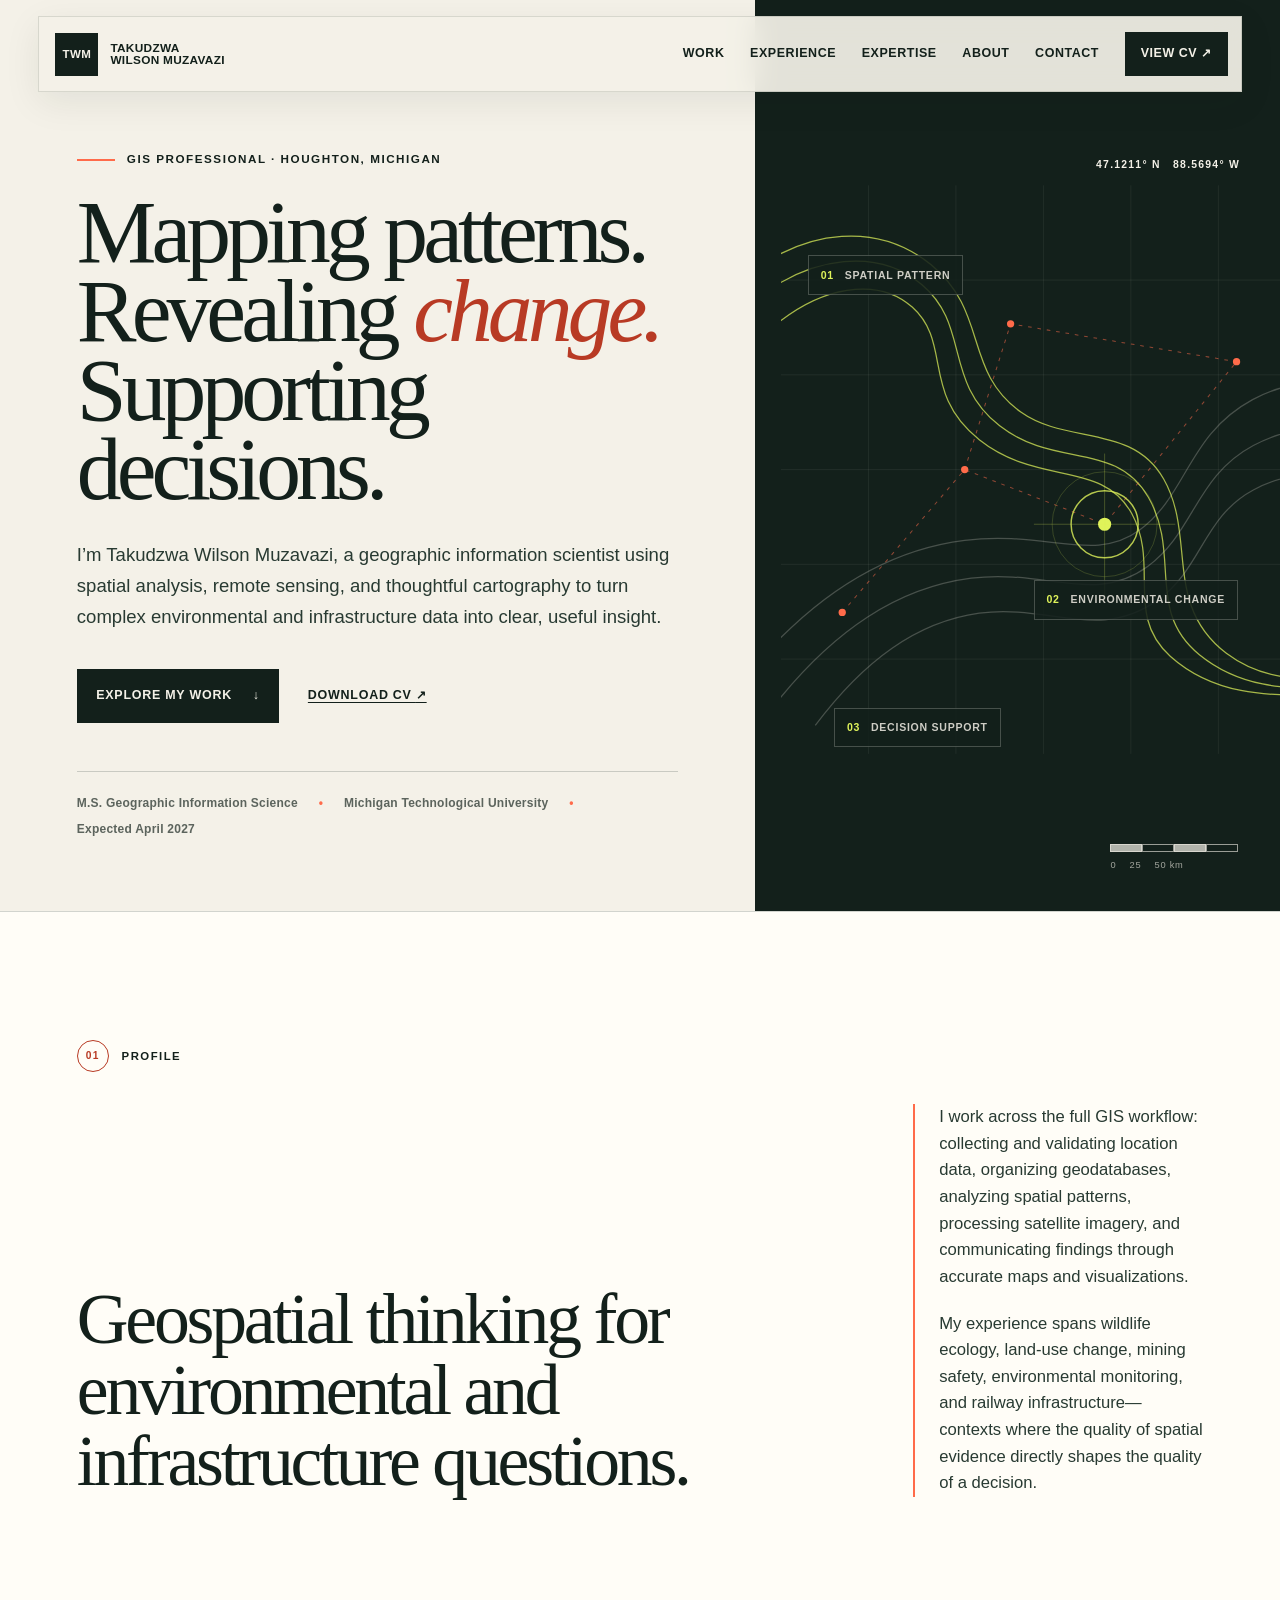
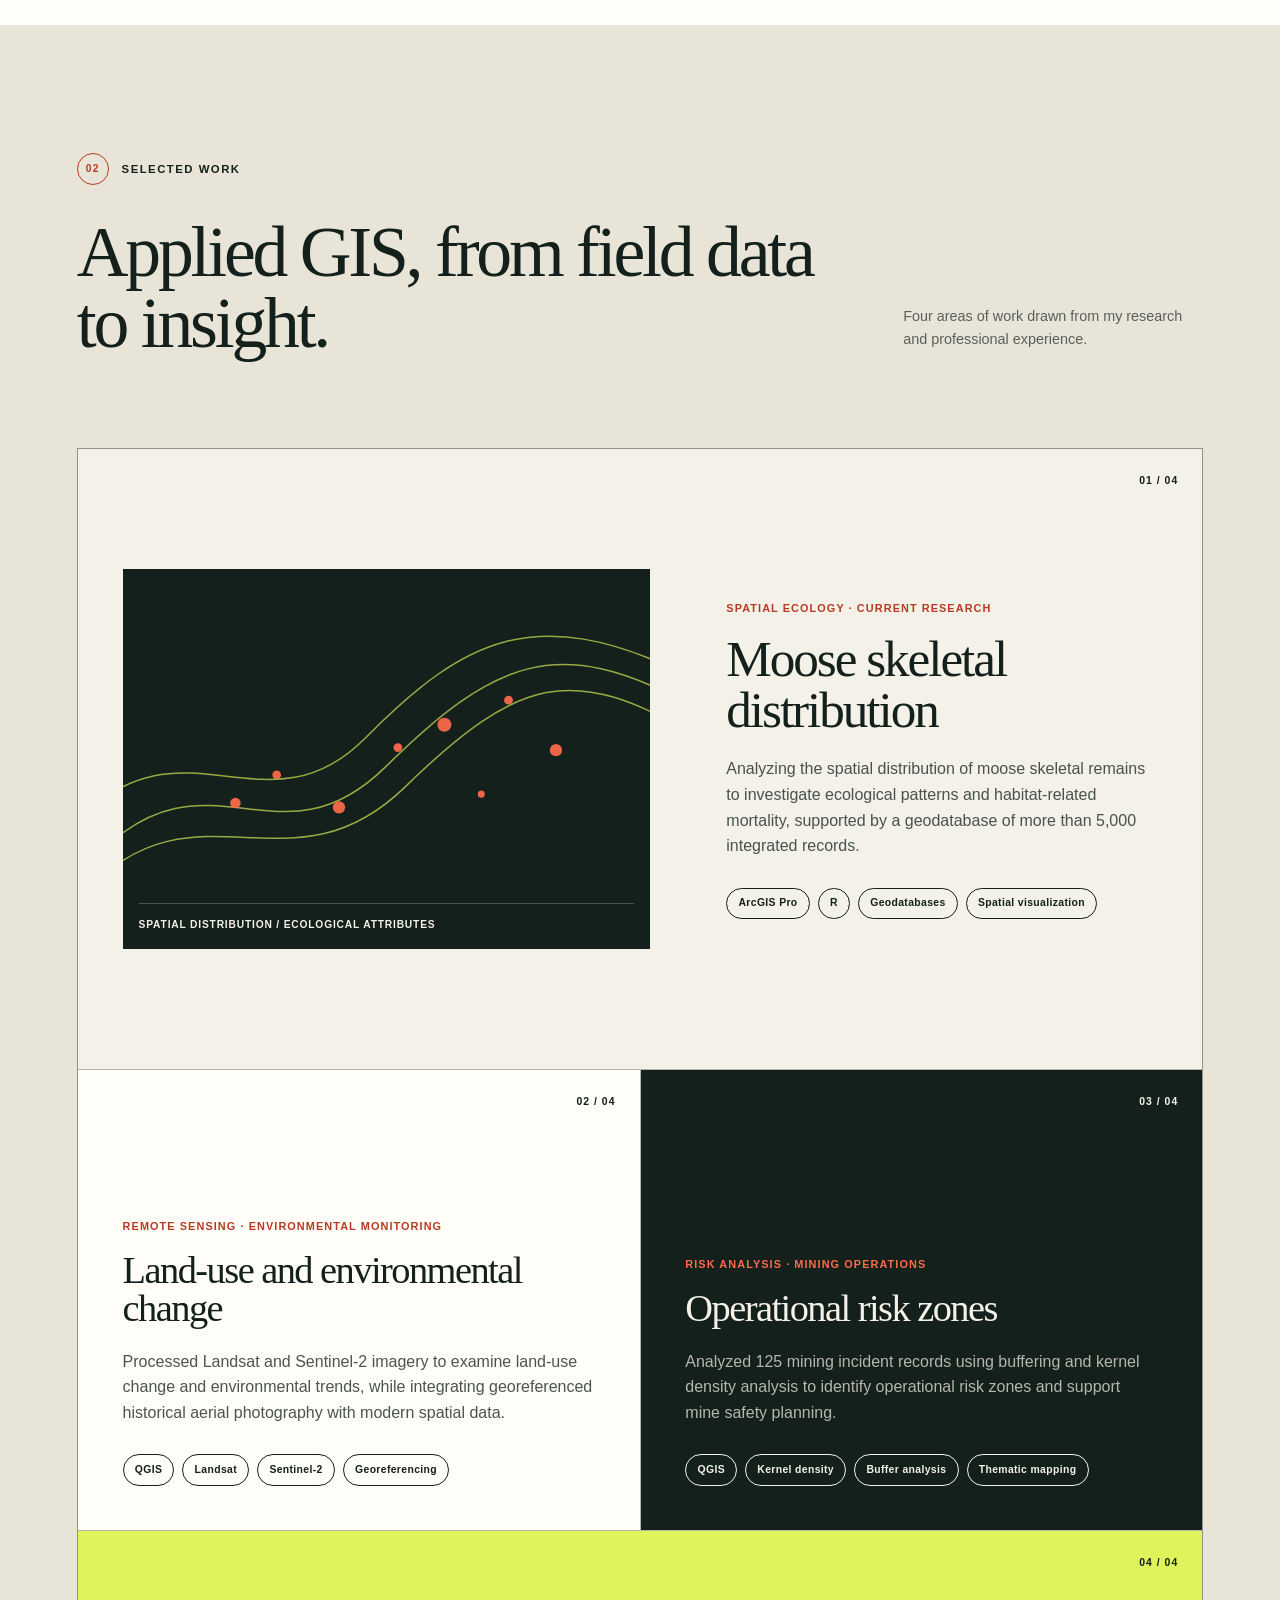
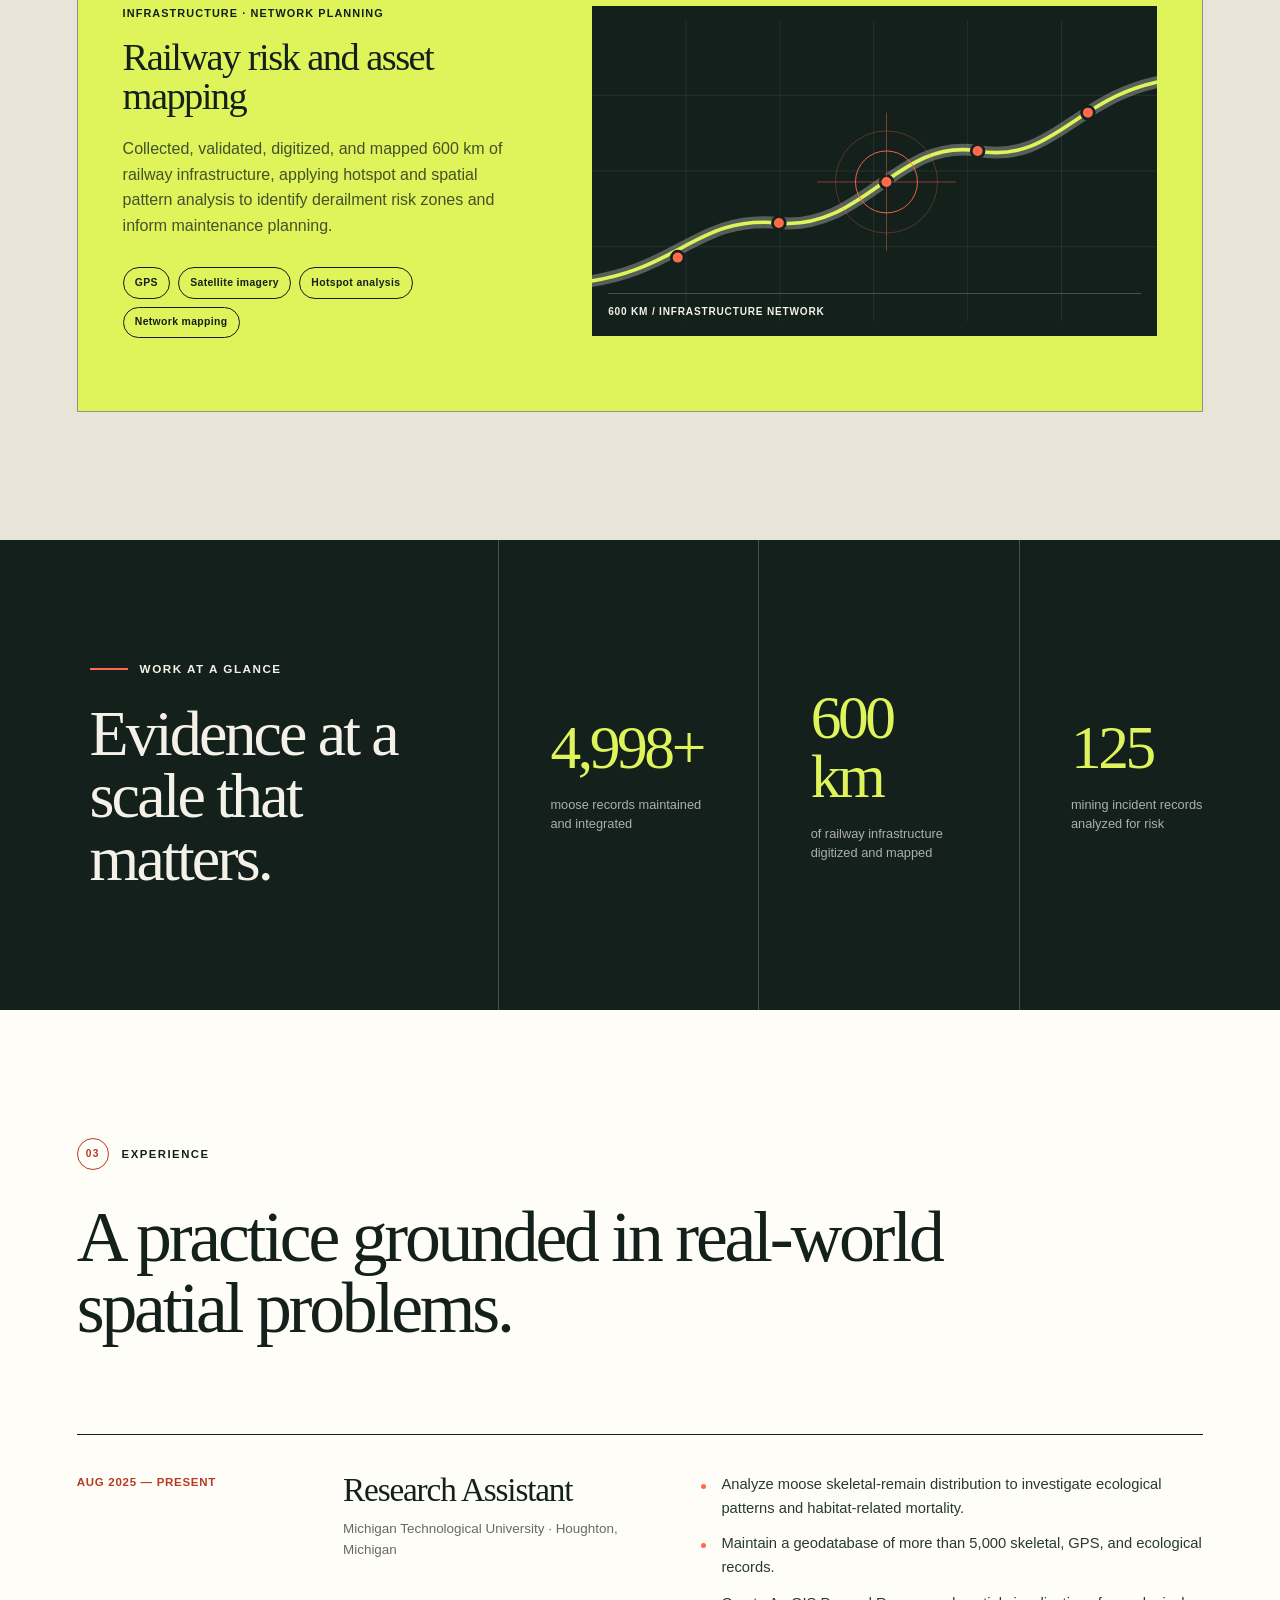
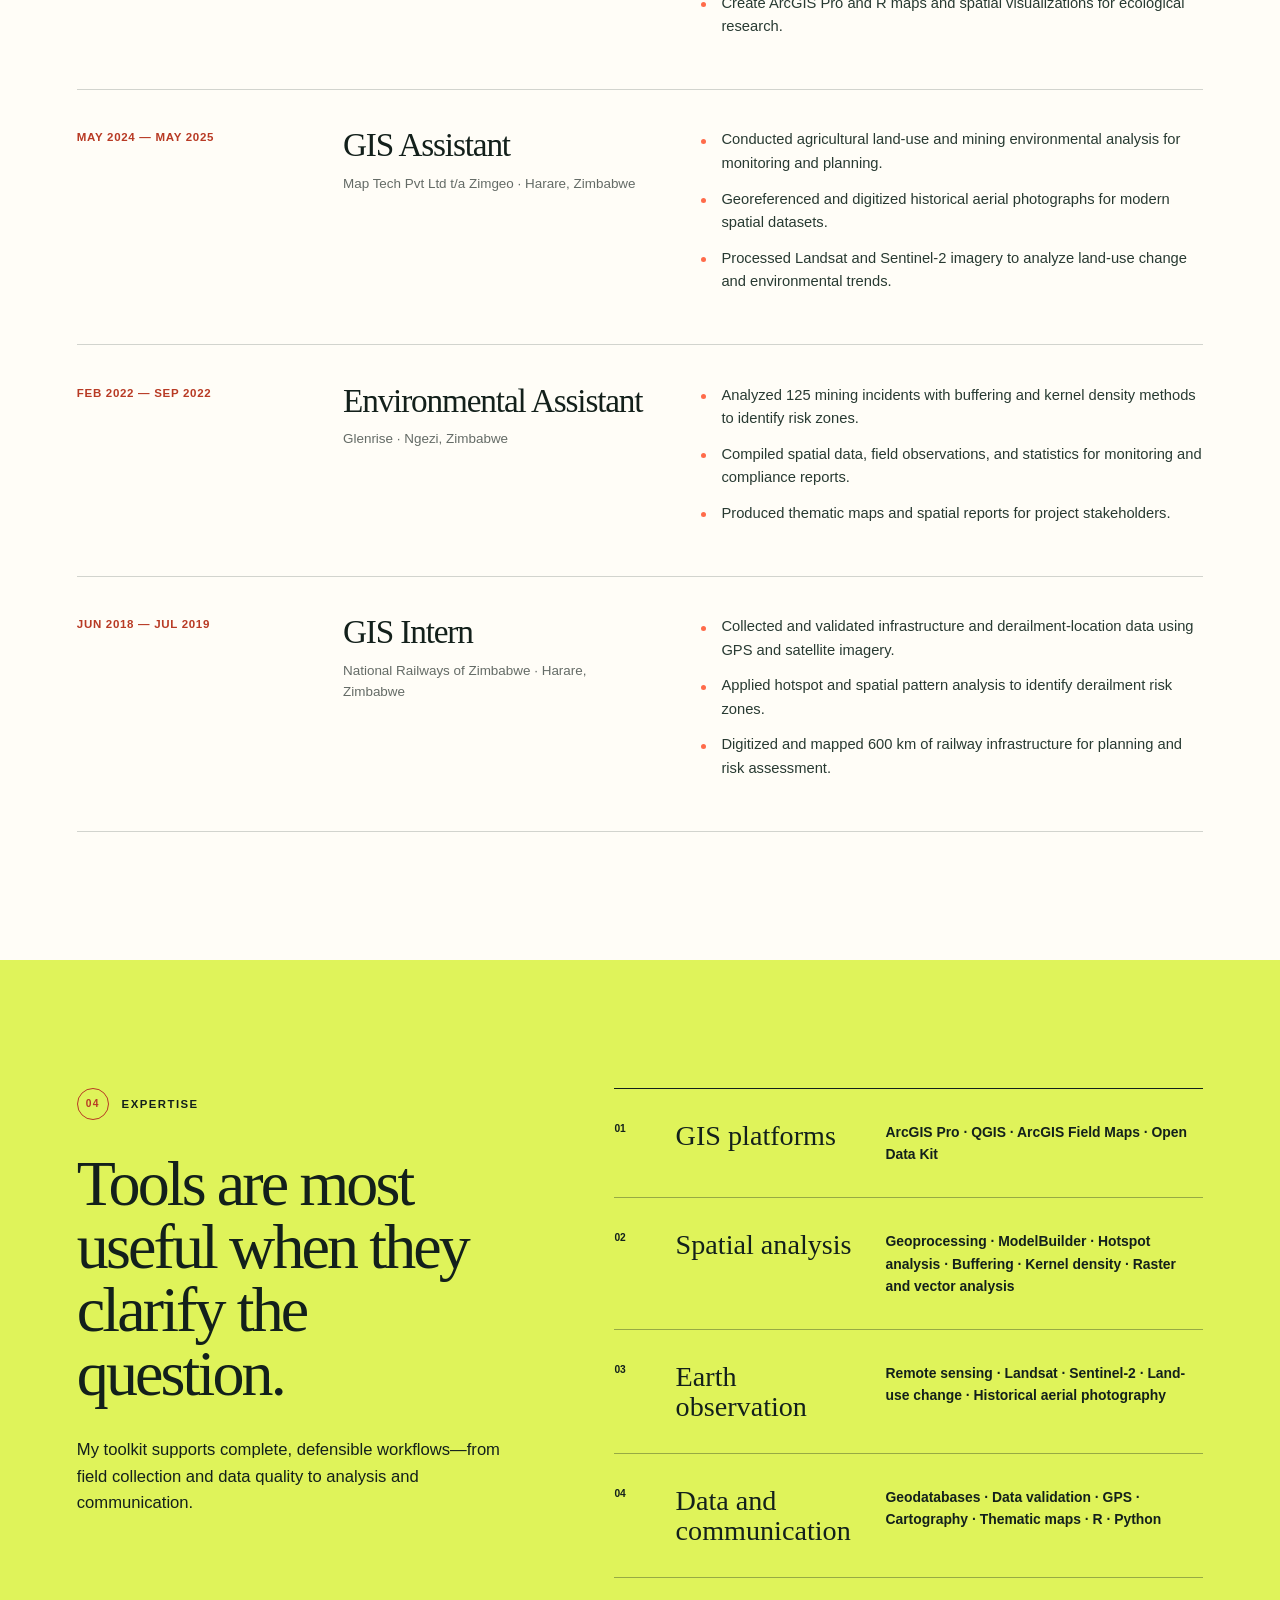
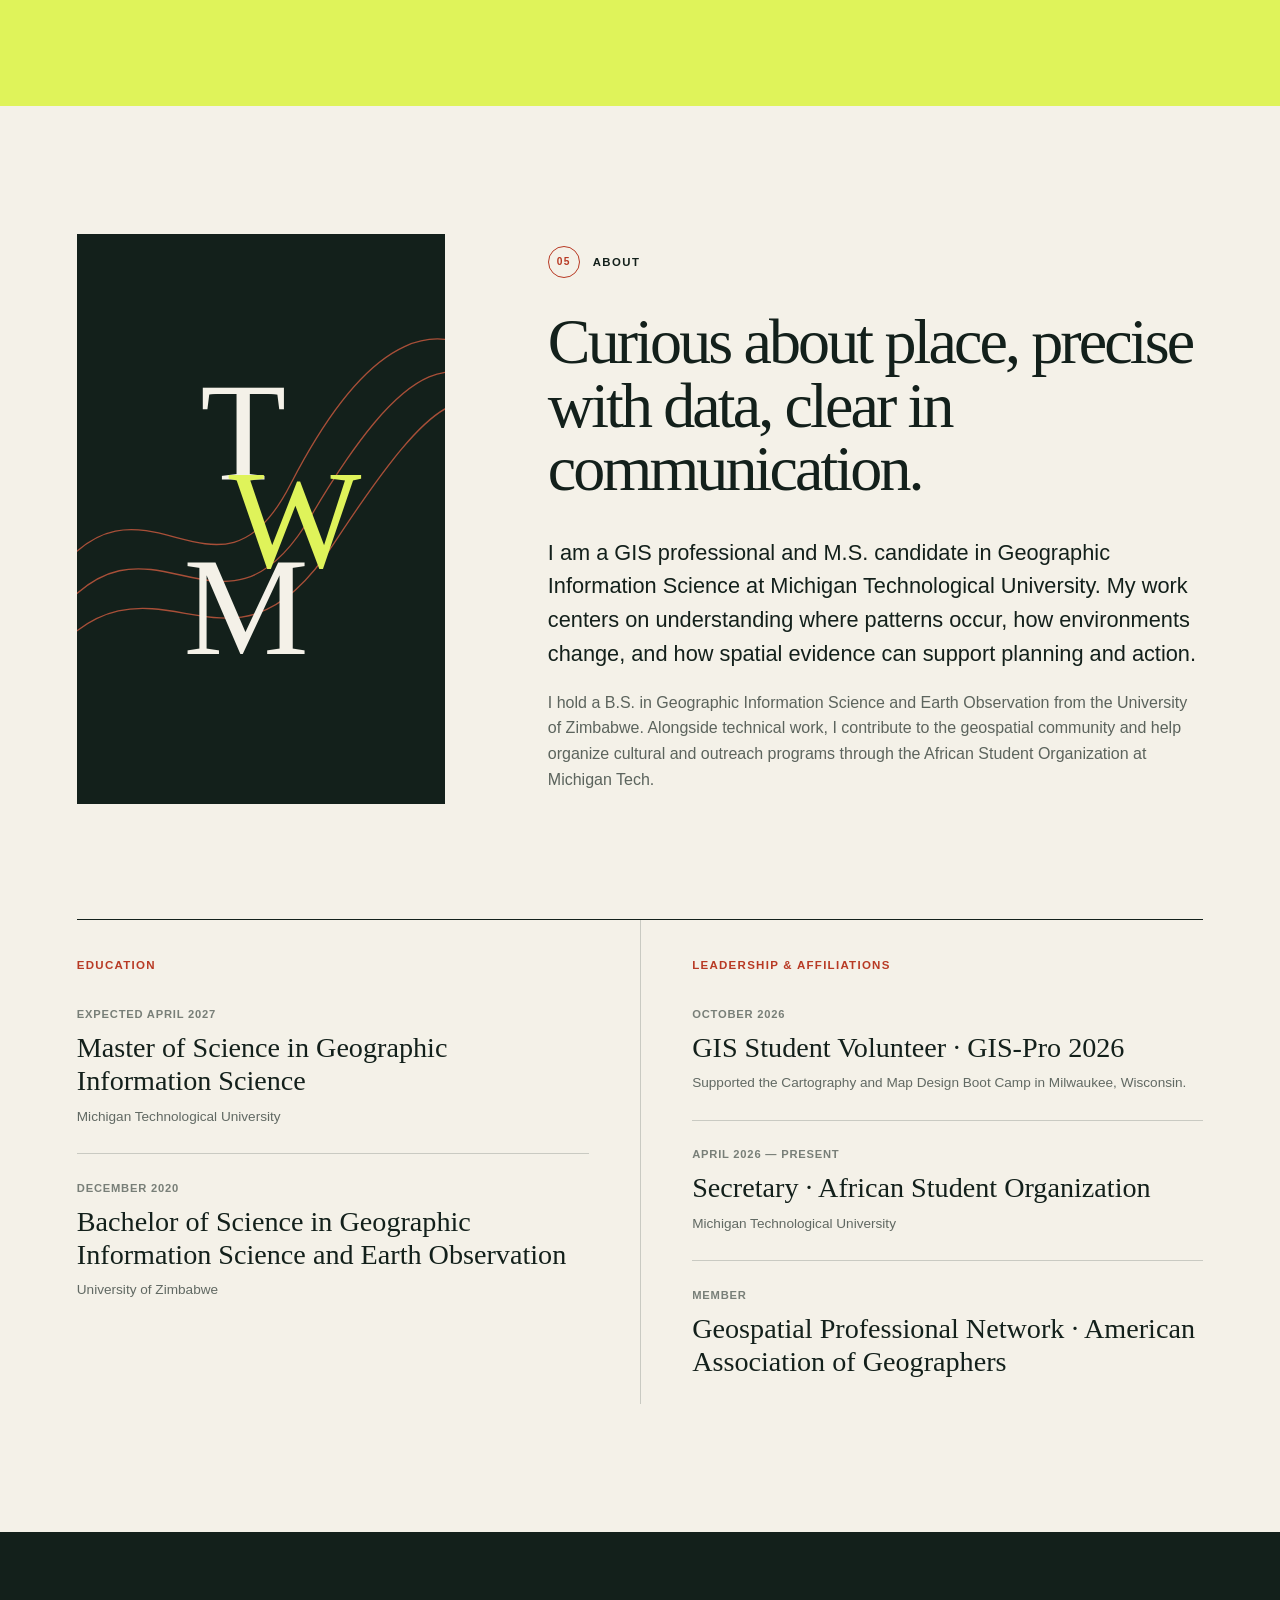
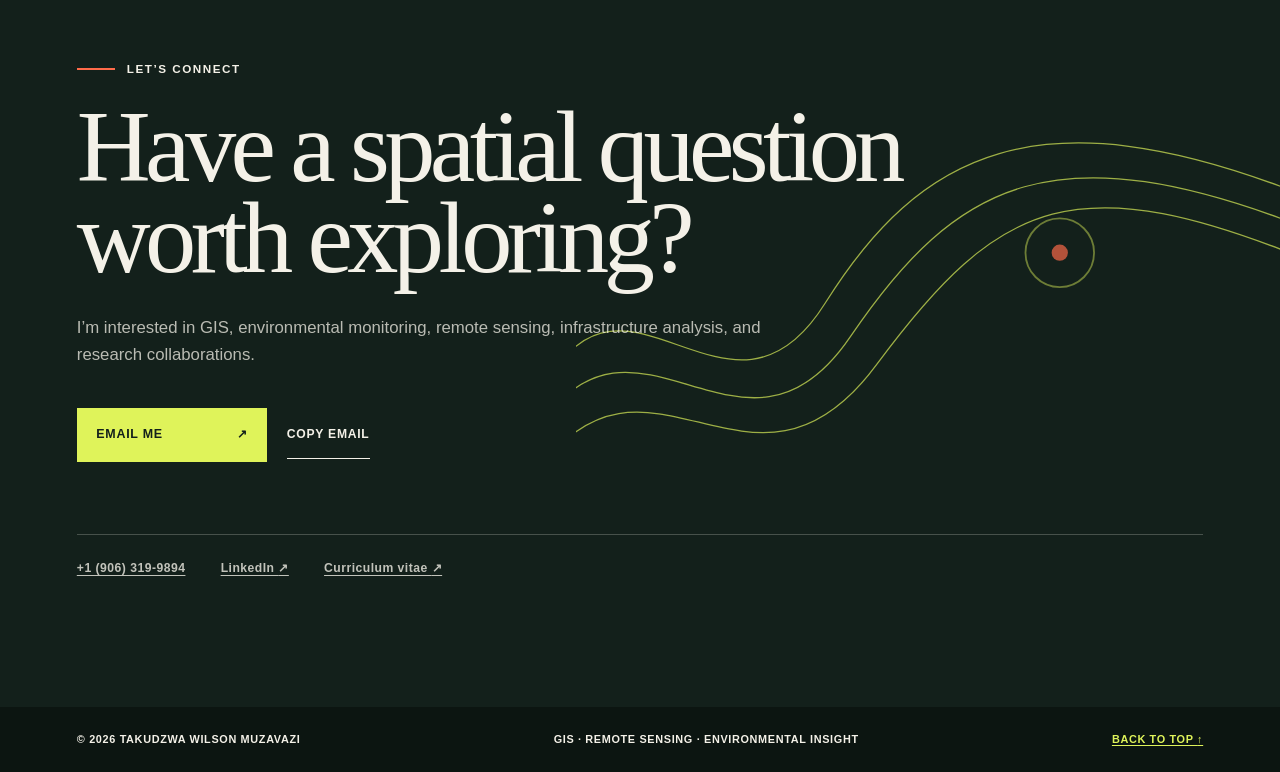
==== index.html @ 186ee8bd "initial commit" ====
<!doctype html>
<html lang="en">
  <head>
    <meta charset="utf-8">
    <meta name="viewport" content="width=device-width, initial-scale=1">
    <meta name="description" content="Portfolio of Takudzwa Wilson Muzavazi, a GIS professional specializing in spatial analysis, remote sensing, geospatial data management, cartography, and environmental monitoring.">
    <meta name="theme-color" content="#13201b">
    <meta property="og:type" content="website">
    <meta property="og:title" content="Takudzwa Wilson Muzavazi | GIS Portfolio">
    <meta property="og:description" content="Spatial analysis, remote sensing, and environmental insight for research, infrastructure, and planning.">
    <title>Takudzwa Wilson Muzavazi | GIS Portfolio</title>
    <link rel="icon" href="assets/images/favicon.svg" type="image/svg+xml">
    <link rel="stylesheet" href="assets/css/styles.css">
    <script>document.documentElement.classList.add('js');</script>
  </head>
  <body>
    <a class="skip-link" href="#main-content">Skip to main content</a>

    <header class="site-header" data-header>
      <div class="nav-shell">
        <a class="brand" href="#home" aria-label="Takudzwa Wilson Muzavazi, home">
          <span class="brand-mark" aria-hidden="true">TWM</span>
          <span class="brand-name">Takudzwa<br>Wilson Muzavazi</span>
        </a>

        <button class="menu-toggle" type="button" aria-expanded="false" aria-controls="site-nav" data-menu-toggle>
          <span class="menu-label">Menu</span>
          <span class="menu-icon" aria-hidden="true"><i></i><i></i></span>
        </button>

        <nav class="site-nav" id="site-nav" aria-label="Primary navigation" data-nav>
          <a href="#work">Work</a>
          <a href="#experience">Experience</a>
          <a href="#expertise">Expertise</a>
          <a href="#about">About</a>
          <a href="#contact">Contact</a>
          <a class="nav-resume" href="assets/files/Takudzwa-Wilson-Muzavazi-CV.pdf" target="_blank" rel="noopener">View CV <span aria-hidden="true">↗</span></a>
        </nav>
      </div>
    </header>

    <main id="main-content">
      <section class="hero" id="home" aria-labelledby="hero-title">
        <div class="hero-copy">
          <p class="eyebrow reveal">GIS professional · Houghton, Michigan</p>
          <h1 id="hero-title" class="reveal reveal-delay-1">
            Mapping patterns.<br>
            Revealing <em>change.</em><br>
            Supporting decisions.
          </h1>
          <p class="hero-intro reveal reveal-delay-2">I’m Takudzwa Wilson Muzavazi, a geographic information scientist using spatial analysis, remote sensing, and thoughtful cartography to turn complex environmental and infrastructure data into clear, useful insight.</p>
          <div class="hero-actions reveal reveal-delay-3">
            <a class="button button-primary" href="#work">Explore my work <span aria-hidden="true">↓</span></a>
            <a class="text-link" href="assets/files/Takudzwa-Wilson-Muzavazi-CV.pdf" download>Download CV <span aria-hidden="true">↗</span></a>
          </div>
          <div class="hero-meta reveal reveal-delay-3">
            <span>M.S. Geographic Information Science</span>
            <span>Michigan Technological University</span>
            <span>Expected April 2027</span>
          </div>
        </div>

        <div class="hero-visual" aria-label="Abstract topographic map representing geospatial analysis">
          <div class="map-coordinates map-coordinates-top" aria-hidden="true">47.1211° N&nbsp;&nbsp; 88.5694° W</div>
          <svg class="contour-map" viewBox="0 0 720 780" role="img" aria-labelledby="map-title map-desc">
            <title id="map-title">Abstract topographic map</title>
            <desc id="map-desc">Layered contour lines, spatial markers, and a highlighted analysis location.</desc>
            <g class="grid-lines">
              <path d="M0 130H720M0 260H720M0 390H720M0 520H720M0 650H720"></path>
              <path d="M120 0V780M240 0V780M360 0V780M480 0V780M600 0V780"></path>
            </g>
            <g class="contours contour-a">
              <path d="M-54 130C35 55 136 52 206 109c79 65 44 146 123 202 63 45 153 16 196 92 45 79-1 173 86 239 45 34 95 39 163 31"></path>
              <path d="M-45 165C44 90 137 89 193 136c67 56 29 133 107 194 76 59 159 20 204 98 45 78-4 156 70 216 53 43 114 49 192 45"></path>
              <path d="M-24 206c78-73 159-79 204-39 55 49 12 119 92 182 81 64 169 28 209 101 39 71-10 139 53 196 57 51 128 57 221 52"></path>
            </g>
            <g class="contours contour-b">
              <path d="M47 741c67-89 139-142 225-154 97-13 163 40 245-18 61-44 62-114 131-151 42-23 85-24 130-20"></path>
              <path d="M-9 713c82-103 169-161 270-174 103-13 169 37 242-16 64-47 66-124 145-166 42-23 88-28 143-23"></path>
              <path d="M-51 677c91-112 190-176 303-190 112-14 178 32 240-14 66-49 66-131 155-179 42-23 89-29 143-26"></path>
            </g>
            <g class="survey-lines">
              <path d="M84 586 252 390 444 465 625 242"></path>
              <path d="M252 390 315 190 625 242"></path>
              <circle cx="84" cy="586" r="5"></circle>
              <circle cx="252" cy="390" r="5"></circle>
              <circle cx="315" cy="190" r="5"></circle>
              <circle cx="444" cy="465" r="5"></circle>
              <circle cx="625" cy="242" r="5"></circle>
            </g>
            <g class="map-focus">
              <circle class="focus-ring ring-one" cx="444" cy="465" r="72"></circle>
              <circle class="focus-ring ring-two" cx="444" cy="465" r="46"></circle>
              <circle class="focus-point" cx="444" cy="465" r="9"></circle>
              <path class="focus-cross" d="M444 368v194M347 465h194"></path>
            </g>
          </svg>
          <div class="map-label label-one" aria-hidden="true"><span>01</span> Spatial pattern</div>
          <div class="map-label label-two" aria-hidden="true"><span>02</span> Environmental change</div>
          <div class="map-label label-three" aria-hidden="true"><span>03</span> Decision support</div>
          <div class="map-scale" aria-hidden="true"><i></i><i></i><i></i><i></i><span>0&nbsp;&nbsp;&nbsp; 25&nbsp;&nbsp;&nbsp; 50 km</span></div>
        </div>
      </section>

      <section class="statement section-pad" aria-labelledby="statement-title">
        <div class="section-kicker reveal"><span>01</span> Profile</div>
        <div class="statement-grid">
          <h2 id="statement-title" class="display-heading reveal">Geospatial thinking for environmental and infrastructure questions.</h2>
          <div class="statement-copy reveal reveal-delay-1">
            <p>I work across the full GIS workflow: collecting and validating location data, organizing geodatabases, analyzing spatial patterns, processing satellite imagery, and communicating findings through accurate maps and visualizations.</p>
            <p>My experience spans wildlife ecology, land-use change, mining safety, environmental monitoring, and railway infrastructure—contexts where the quality of spatial evidence directly shapes the quality of a decision.</p>
          </div>
        </div>
      </section>

      <section class="work section-pad" id="work" aria-labelledby="work-title">
        <div class="section-heading-row">
          <div>
            <div class="section-kicker reveal"><span>02</span> Selected work</div>
            <h2 id="work-title" class="display-heading reveal">Applied GIS, from field data to insight.</h2>
          </div>
          <p class="section-note reveal">Four areas of work drawn from my research and professional experience.</p>
        </div>

        <div class="project-grid">
          <article class="project-card project-card-featured reveal">
            <div class="project-index">01 / 04</div>
            <div class="project-graphic ecology-graphic" aria-hidden="true">
              <svg viewBox="0 0 600 380">
                <g class="mini-contours">
                  <path d="M-30 300C97 171 177 319 299 199S494 45 645 128"></path>
                  <path d="M-40 338C86 210 191 348 321 222S511 81 650 162"></path>
                  <path d="M-50 260C66 137 164 279 276 166S469 12 635 91"></path>
                </g>
                <g class="data-points">
                  <circle cx="128" cy="240" r="6"></circle><circle cx="175" cy="208" r="5"></circle>
                  <circle cx="246" cy="245" r="7"></circle><circle cx="313" cy="177" r="5"></circle>
                  <circle cx="366" cy="151" r="8"></circle><circle cx="439" cy="123" r="5"></circle>
                  <circle cx="493" cy="180" r="7"></circle><circle cx="408" cy="230" r="4"></circle>
                </g>
              </svg>
              <span class="graphic-caption">Spatial distribution / ecological attributes</span>
            </div>
            <div class="project-copy">
              <p class="project-type">Spatial ecology · Current research</p>
              <h3>Moose skeletal distribution</h3>
              <p>Analyzing the spatial distribution of moose skeletal remains to investigate ecological patterns and habitat-related mortality, supported by a geodatabase of more than 5,000 integrated records.</p>
              <ul class="tag-list" aria-label="Methods and tools">
                <li>ArcGIS Pro</li><li>R</li><li>Geodatabases</li><li>Spatial visualization</li>
              </ul>
            </div>
          </article>

          <article class="project-card reveal">
            <div class="project-index">02 / 04</div>
            <div class="project-copy">
              <p class="project-type">Remote sensing · Environmental monitoring</p>
              <h3>Land-use and environmental change</h3>
              <p>Processed Landsat and Sentinel-2 imagery to examine land-use change and environmental trends, while integrating georeferenced historical aerial photography with modern spatial data.</p>
              <ul class="tag-list" aria-label="Methods and tools">
                <li>QGIS</li><li>Landsat</li><li>Sentinel-2</li><li>Georeferencing</li>
              </ul>
            </div>
          </article>

          <article class="project-card project-card-dark reveal">
            <div class="project-index">03 / 04</div>
            <div class="project-copy">
              <p class="project-type">Risk analysis · Mining operations</p>
              <h3>Operational risk zones</h3>
              <p>Analyzed 125 mining incident records using buffering and kernel density analysis to identify operational risk zones and support mine safety planning.</p>
              <ul class="tag-list" aria-label="Methods and tools">
                <li>QGIS</li><li>Kernel density</li><li>Buffer analysis</li><li>Thematic mapping</li>
              </ul>
            </div>
          </article>

          <article class="project-card project-card-accent reveal">
            <div class="project-index">04 / 04</div>
            <div class="project-copy">
              <p class="project-type">Infrastructure · Network planning</p>
              <h3>Railway risk and asset mapping</h3>
              <p>Collected, validated, digitized, and mapped 600 km of railway infrastructure, applying hotspot and spatial pattern analysis to identify derailment risk zones and inform maintenance planning.</p>
              <ul class="tag-list" aria-label="Methods and tools">
                <li>GPS</li><li>Satellite imagery</li><li>Hotspot analysis</li><li>Network mapping</li>
              </ul>
            </div>
            <div class="rail-graphic" aria-hidden="true">
              <svg viewBox="0 0 620 330">
                <g class="rail-grid">
                  <path d="M0 82H620M0 165H620M0 248H620"></path>
                  <path d="M103 0V330M206 0V330M309 0V330M412 0V330M515 0V330"></path>
                </g>
                <path class="rail-route route-shadow" d="M-20 288C94 278 113 213 205 222s131-94 218-79 108-66 218-79"></path>
                <path class="rail-route" d="M-20 288C94 278 113 213 205 222s131-94 218-79 108-66 218-79"></path>
                <g class="rail-nodes">
                  <circle cx="94" cy="260" r="7"></circle>
                  <circle cx="205" cy="222" r="7"></circle>
                  <circle cx="323" cy="177" r="7"></circle>
                  <circle cx="423" cy="143" r="7"></circle>
                  <circle cx="544" cy="101" r="7"></circle>
                </g>
                <g class="risk-zone">
                  <circle cx="323" cy="177" r="56"></circle>
                  <circle cx="323" cy="177" r="34"></circle>
                  <path d="M323 101v152M247 177h152"></path>
                </g>
              </svg>
              <span>600 km / infrastructure network</span>
            </div>
          </article>
        </div>
      </section>

      <section class="impact" aria-label="Selected measures of impact">
        <div class="impact-intro reveal">
          <p class="eyebrow">Work at a glance</p>
          <h2>Evidence at a scale that matters.</h2>
        </div>
        <div class="impact-stats">
          <div class="stat reveal">
            <strong class="stat-number" data-count="5000" data-suffix="+">5,000+</strong>
            <span>moose records maintained and integrated</span>
          </div>
          <div class="stat reveal reveal-delay-1">
            <strong class="stat-number" data-count="600" data-suffix=" km">600 km</strong>
            <span>of railway infrastructure digitized and mapped</span>
          </div>
          <div class="stat reveal reveal-delay-2">
            <strong class="stat-number" data-count="125">125</strong>
            <span>mining incident records analyzed for risk</span>
          </div>
        </div>
      </section>

      <section class="experience section-pad" id="experience" aria-labelledby="experience-title">
        <div class="section-heading-row">
          <div>
            <div class="section-kicker reveal"><span>03</span> Experience</div>
            <h2 id="experience-title" class="display-heading reveal">A practice grounded in real-world spatial problems.</h2>
          </div>
        </div>

        <div class="timeline">
          <article class="timeline-item reveal">
            <div class="timeline-date">Aug 2025 — Present</div>
            <div class="timeline-role">
              <h3>Research Assistant</h3>
              <p>Michigan Technological University · Houghton, Michigan</p>
            </div>
            <div class="timeline-detail">
              <ul>
                <li>Analyze moose skeletal-remain distribution to investigate ecological patterns and habitat-related mortality.</li>
                <li>Maintain a geodatabase of more than 5,000 skeletal, GPS, and ecological records.</li>
                <li>Create ArcGIS Pro and R maps and spatial visualizations for ecological research.</li>
              </ul>
            </div>
          </article>

          <article class="timeline-item reveal">
            <div class="timeline-date">May 2024 — May 2025</div>
            <div class="timeline-role">
              <h3>GIS Assistant</h3>
              <p>Map Tech Pvt Ltd t/a Zimgeo · Harare, Zimbabwe</p>
            </div>
            <div class="timeline-detail">
              <ul>
                <li>Conducted agricultural land-use and mining environmental analysis for monitoring and planning.</li>
                <li>Georeferenced and digitized historical aerial photographs for modern spatial datasets.</li>
                <li>Processed Landsat and Sentinel-2 imagery to analyze land-use change and environmental trends.</li>
              </ul>
            </div>
          </article>

          <article class="timeline-item reveal">
            <div class="timeline-date">Feb 2022 — Sep 2022</div>
            <div class="timeline-role">
              <h3>Environmental Assistant</h3>
              <p>Glenrise · Ngezi, Zimbabwe</p>
            </div>
            <div class="timeline-detail">
              <ul>
                <li>Analyzed 125 mining incidents with buffering and kernel density methods to identify risk zones.</li>
                <li>Compiled spatial data, field observations, and statistics for monitoring and compliance reports.</li>
                <li>Produced thematic maps and spatial reports for project stakeholders.</li>
              </ul>
            </div>
          </article>

          <article class="timeline-item reveal">
            <div class="timeline-date">Jun 2018 — Jul 2019</div>
            <div class="timeline-role">
              <h3>GIS Intern</h3>
              <p>National Railways of Zimbabwe · Harare, Zimbabwe</p>
            </div>
            <div class="timeline-detail">
              <ul>
                <li>Collected and validated infrastructure and derailment-location data using GPS and satellite imagery.</li>
                <li>Applied hotspot and spatial pattern analysis to identify derailment risk zones.</li>
                <li>Digitized and mapped 600 km of railway infrastructure for planning and risk assessment.</li>
              </ul>
            </div>
          </article>
        </div>
      </section>

      <section class="expertise section-pad" id="expertise" aria-labelledby="expertise-title">
        <div class="expertise-intro">
          <div class="section-kicker reveal"><span>04</span> Expertise</div>
          <h2 id="expertise-title" class="display-heading reveal">Tools are most useful when they clarify the question.</h2>
          <p class="reveal">My toolkit supports complete, defensible workflows—from field collection and data quality to analysis and communication.</p>
        </div>

        <div class="expertise-list">
          <article class="expertise-row reveal">
            <span class="expertise-number">01</span>
            <h3>GIS platforms</h3>
            <p>ArcGIS Pro · QGIS · ArcGIS Field Maps · Open Data Kit</p>
          </article>
          <article class="expertise-row reveal">
            <span class="expertise-number">02</span>
            <h3>Spatial analysis</h3>
            <p>Geoprocessing · ModelBuilder · Hotspot analysis · Buffering · Kernel density · Raster and vector analysis</p>
          </article>
          <article class="expertise-row reveal">
            <span class="expertise-number">03</span>
            <h3>Earth observation</h3>
            <p>Remote sensing · Landsat · Sentinel-2 · Land-use change · Historical aerial photography</p>
          </article>
          <article class="expertise-row reveal">
            <span class="expertise-number">04</span>
            <h3>Data and communication</h3>
            <p>Geodatabases · Data validation · GPS · Cartography · Thematic maps · R · Python</p>
          </article>
        </div>
      </section>

      <section class="about section-pad" id="about" aria-labelledby="about-title">
        <div class="about-layout">
          <div class="about-monogram reveal" aria-hidden="true">
            <span>T</span><span>W</span><span>M</span>
            <svg viewBox="0 0 420 520">
              <path d="M-30 378C84 224 164 431 267 256S440 42 512 160"></path>
              <path d="M-38 424C90 270 170 475 292 289S455 83 518 198"></path>
              <path d="M-30 331C74 181 159 385 243 221S418 0 507 116"></path>
            </svg>
          </div>
          <div class="about-copy">
            <div class="section-kicker reveal"><span>05</span> About</div>
            <h2 id="about-title" class="display-heading reveal">Curious about place, precise with data, clear in communication.</h2>
            <p class="lead reveal">I am a GIS professional and M.S. candidate in Geographic Information Science at Michigan Technological University. My work centers on understanding where patterns occur, how environments change, and how spatial evidence can support planning and action.</p>
            <p class="reveal">I hold a B.S. in Geographic Information Science and Earth Observation from the University of Zimbabwe. Alongside technical work, I contribute to the geospatial community and help organize cultural and outreach programs through the African Student Organization at Michigan Tech.</p>
          </div>
        </div>

        <div class="credentials-grid">
          <div class="credential-group reveal">
            <h3>Education</h3>
            <article>
              <span>Expected April 2027</span>
              <strong>Master of Science in Geographic Information Science</strong>
              <p>Michigan Technological University</p>
            </article>
            <article>
              <span>December 2020</span>
              <strong>Bachelor of Science in Geographic Information Science and Earth Observation</strong>
              <p>University of Zimbabwe</p>
            </article>
          </div>
          <div class="credential-group reveal reveal-delay-1">
            <h3>Leadership & affiliations</h3>
            <article>
              <span>October 2026</span>
              <strong>GIS Student Volunteer · GIS-Pro 2026</strong>
              <p>Supported the Cartography and Map Design Boot Camp in Milwaukee, Wisconsin.</p>
            </article>
            <article>
              <span>April 2026 — Present</span>
              <strong>Secretary · African Student Organization</strong>
              <p>Michigan Technological University</p>
            </article>
            <article>
              <span>Member</span>
              <strong>Geospatial Professional Network · American Association of Geographers</strong>
            </article>
          </div>
        </div>
      </section>

      <section class="contact" id="contact" aria-labelledby="contact-title">
        <div class="contact-map" aria-hidden="true">
          <svg viewBox="0 0 780 460">
            <g>
              <path d="M-40 348C68 187 186 423 304 249S532 20 810 129"></path>
              <path d="M-42 397C82 229 196 465 333 280S554 58 818 167"></path>
              <path d="M-31 298C57 144 172 378 276 212S511-24 803 91"></path>
            </g>
            <circle cx="536" cy="156" r="9"></circle>
            <circle cx="536" cy="156" r="38"></circle>
          </svg>
        </div>
        <div class="contact-content">
          <p class="eyebrow reveal">Let’s connect</p>
          <h2 id="contact-title" class="reveal">Have a spatial question worth exploring?</h2>
          <p class="reveal">I’m interested in GIS, environmental monitoring, remote sensing, infrastructure analysis, and research collaborations.</p>
          <div class="contact-actions reveal">
            <a class="button button-light" href="mailto:twmuzava@mtu.edu">Email me <span aria-hidden="true">↗</span></a>
            <button class="copy-email" type="button" data-copy-email="twmuzava@mtu.edu">Copy email</button>
            <span class="copy-status" role="status" aria-live="polite" data-copy-status></span>
          </div>
          <div class="contact-links reveal">
            <a href="tel:+19063199894">+1 (906) 319-9894</a>
            <a href="https://www.linkedin.com/in/wilsonmuzavazi" target="_blank" rel="noopener">LinkedIn <span aria-hidden="true">↗</span></a>
            <a href="assets/files/Takudzwa-Wilson-Muzavazi-CV.pdf" target="_blank" rel="noopener">Curriculum vitae <span aria-hidden="true">↗</span></a>
          </div>
        </div>
      </section>
    </main>

    <footer class="site-footer">
      <p>© <span data-current-year>2026</span> Takudzwa Wilson Muzavazi</p>
      <p>GIS · Remote sensing · Environmental insight</p>
      <a href="#home">Back to top <span aria-hidden="true">↑</span></a>
    </footer>

    <script src="assets/js/script.js" defer></script>
  </body>
</html>
---- assets/css/styles.css ----
:root {
  --ink: #13201b;
  --ink-soft: #283a32;
  --paper: #f4f1e8;
  --paper-deep: #e8e4d8;
  --white: #fffdf7;
  --lime: #dff35a;
  --coral: #ff6b4a;
  --coral-text: #b83a24;
  --sage: #a9b9a4;
  --line: rgba(19, 32, 27, 0.19);
  --line-light: rgba(255, 253, 247, 0.22);
  --display: Georgia, "Times New Roman", serif;
  --sans: "Segoe UI", Arial, Helvetica, sans-serif;
  --max-width: 1500px;
  --section-x: clamp(1.4rem, 6vw, 7rem);
  --header-height: 76px;
  color-scheme: light;
}

*,
*::before,
*::after {
  box-sizing: border-box;
}

html {
  scroll-behavior: smooth;
  scroll-padding-top: calc(var(--header-height) + 24px);
}

body {
  margin: 0;
  min-width: 320px;
  overflow-x: hidden;
  color: var(--ink);
  background: var(--paper);
  font-family: var(--sans);
  font-size: 16px;
  line-height: 1.6;
  -webkit-font-smoothing: antialiased;
}

body.menu-open {
  overflow: hidden;
}

img,
svg {
  display: block;
  max-width: 100%;
}

a {
  color: inherit;
  text-decoration-thickness: 1px;
  text-underline-offset: 0.22em;
}

button,
a {
  -webkit-tap-highlight-color: transparent;
}

button {
  font: inherit;
}

::selection {
  color: var(--ink);
  background: var(--lime);
}

:focus-visible {
  outline: 3px solid var(--coral);
  outline-offset: 4px;
}

.skip-link {
  position: fixed;
  z-index: 999;
  top: 12px;
  left: 12px;
  padding: 0.8rem 1rem;
  color: var(--white);
  background: var(--ink);
  transform: translateY(-160%);
  transition: transform 180ms ease;
}

.skip-link:focus {
  transform: translateY(0);
}

.site-header {
  position: fixed;
  z-index: 100;
  top: 0;
  right: 0;
  left: 0;
  padding: 16px clamp(1rem, 3vw, 2.5rem) 0;
  transition: padding 220ms ease;
}

.site-header.is-scrolled {
  padding-top: 8px;
}

.nav-shell {
  display: flex;
  align-items: center;
  justify-content: space-between;
  width: min(100%, var(--max-width));
  min-height: var(--header-height);
  margin: 0 auto;
  padding: 0.7rem 0.8rem 0.7rem 1rem;
  border: 1px solid rgba(19, 32, 27, 0.13);
  background: rgba(244, 241, 232, 0.93);
  box-shadow: 0 10px 36px rgba(19, 32, 27, 0.08);
  backdrop-filter: blur(14px);
  transition: min-height 220ms ease, box-shadow 220ms ease;
}

.site-header.is-scrolled .nav-shell {
  min-height: 62px;
  box-shadow: 0 14px 42px rgba(19, 32, 27, 0.14);
}

.brand {
  display: inline-flex;
  align-items: center;
  gap: 0.75rem;
  text-decoration: none;
}

.brand-mark {
  display: grid;
  width: 43px;
  height: 43px;
  place-items: center;
  color: var(--paper);
  background: var(--ink);
  font-size: 0.72rem;
  font-weight: 800;
  letter-spacing: 0.04em;
}

.brand-name {
  font-size: 0.74rem;
  font-weight: 700;
  line-height: 1.05;
  letter-spacing: 0.025em;
  text-transform: uppercase;
}

.site-nav {
  display: flex;
  align-items: center;
  gap: clamp(1rem, 2vw, 2.1rem);
}

.site-nav a {
  position: relative;
  font-size: 0.78rem;
  font-weight: 700;
  letter-spacing: 0.045em;
  text-decoration: none;
  text-transform: uppercase;
}

.site-nav a:not(.nav-resume)::after {
  position: absolute;
  right: 0;
  bottom: -0.35rem;
  left: 0;
  height: 2px;
  background: var(--coral);
  content: "";
  transform: scaleX(0);
  transform-origin: right;
  transition: transform 180ms ease;
}

.site-nav a:hover::after,
.site-nav a.is-active::after {
  transform: scaleX(1);
  transform-origin: left;
}

.nav-resume {
  padding: 0.76rem 1rem;
  color: var(--paper);
  background: var(--ink);
}

.nav-resume:hover {
  background: var(--coral);
}

.menu-toggle {
  position: relative;
  z-index: 3;
  display: none;
  align-items: center;
  gap: 0.7rem;
  border: 0;
  color: var(--ink);
  background: transparent;
  font-size: 0.75rem;
  font-weight: 800;
  letter-spacing: 0.07em;
  text-transform: uppercase;
  cursor: pointer;
}

.menu-icon {
  position: relative;
  width: 26px;
  height: 18px;
}

.menu-icon i {
  position: absolute;
  right: 0;
  width: 26px;
  height: 2px;
  background: currentColor;
  transition: top 180ms ease, transform 180ms ease;
}

.menu-icon i:first-child { top: 4px; }
.menu-icon i:last-child { top: 12px; }
.menu-toggle[aria-expanded="true"] .menu-icon i:first-child { top: 8px; transform: rotate(45deg); }
.menu-toggle[aria-expanded="true"] .menu-icon i:last-child { top: 8px; transform: rotate(-45deg); }

.hero {
  display: grid;
  min-height: max(780px, 100svh);
  grid-template-columns: minmax(0, 1.18fr) minmax(390px, 0.82fr);
  background: var(--paper);
}

.hero-copy {
  display: flex;
  flex-direction: column;
  justify-content: center;
  padding: 9.4rem var(--section-x) 4.5rem;
}

.eyebrow {
  display: flex;
  align-items: center;
  gap: 0.75rem;
  margin: 0 0 1.5rem;
  font-size: 0.73rem;
  font-weight: 800;
  letter-spacing: 0.13em;
  text-transform: uppercase;
}

.eyebrow::before {
  width: 38px;
  height: 2px;
  background: var(--coral);
  content: "";
}

.hero h1 {
  max-width: 930px;
  margin: 0;
  font-family: var(--display);
  font-size: clamp(3.75rem, 7vw, 7.8rem);
  font-weight: 400;
  line-height: 0.88;
  letter-spacing: -0.055em;
}

.hero h1 em {
  position: relative;
  color: var(--coral-text);
  font-weight: 400;
}

.hero-intro {
  max-width: 760px;
  margin: 2rem 0 0;
  color: var(--ink-soft);
  font-size: clamp(1rem, 1.45vw, 1.26rem);
  line-height: 1.65;
}

.hero-actions {
  display: flex;
  align-items: center;
  gap: 1.8rem;
  margin-top: 2.3rem;
}

.button {
  display: inline-flex;
  align-items: center;
  justify-content: space-between;
  min-width: 190px;
  gap: 1.3rem;
  padding: 1rem 1.15rem;
  border: 1px solid transparent;
  font-size: 0.78rem;
  font-weight: 800;
  letter-spacing: 0.06em;
  text-decoration: none;
  text-transform: uppercase;
  transition: color 180ms ease, background 180ms ease, border-color 180ms ease, transform 180ms ease;
}

.button:hover {
  transform: translateY(-3px);
}

.button-primary {
  color: var(--paper);
  background: var(--ink);
}

.button-primary:hover {
  color: var(--ink);
  background: var(--lime);
}

.button-light {
  color: var(--ink);
  background: var(--lime);
}

.button-light:hover {
  color: var(--paper);
  border-color: var(--paper);
  background: transparent;
}

.text-link {
  font-size: 0.78rem;
  font-weight: 800;
  letter-spacing: 0.06em;
  text-transform: uppercase;
}

.hero-meta {
  display: flex;
  flex-wrap: wrap;
  gap: 0.4rem 1.3rem;
  margin-top: 3rem;
  padding-top: 1.4rem;
  border-top: 1px solid var(--line);
  color: rgba(19, 32, 27, 0.68);
  font-size: 0.75rem;
  font-weight: 650;
  letter-spacing: 0.02em;
}

.hero-meta span:not(:last-child)::after {
  margin-left: 1.3rem;
  color: var(--coral);
  content: "•";
}

.hero-visual {
  position: relative;
  min-height: 720px;
  overflow: hidden;
  color: var(--paper);
  background: var(--ink);
}

.contour-map {
  position: absolute;
  top: 6%;
  right: -5%;
  width: 112%;
  height: 91%;
}

.grid-lines path {
  fill: none;
  stroke: rgba(244, 241, 232, 0.09);
  stroke-width: 1;
}

.contours path {
  fill: none;
  stroke: rgba(223, 243, 90, 0.72);
  stroke-width: 1.7;
}

.contour-b path {
  stroke: rgba(244, 241, 232, 0.23);
}

.survey-lines path {
  fill: none;
  stroke: rgba(255, 107, 74, 0.53);
  stroke-dasharray: 5 8;
  stroke-width: 1.4;
}

.survey-lines circle {
  fill: var(--coral);
}

.focus-ring {
  fill: none;
  stroke: var(--lime);
}

.ring-one { opacity: 0.25; stroke-width: 1; }
.ring-two { opacity: 0.8; stroke-width: 2; }
.focus-point { fill: var(--lime); }
.focus-cross { fill: none; stroke: rgba(223, 243, 90, 0.35); stroke-width: 1; }

.map-coordinates {
  position: absolute;
  z-index: 2;
  font-size: 0.65rem;
  font-weight: 700;
  letter-spacing: 0.12em;
  text-transform: uppercase;
}

.map-coordinates-top {
  top: 9.8rem;
  right: 2.5rem;
}

.map-label {
  position: absolute;
  z-index: 2;
  padding: 0.65rem 0.75rem;
  border: 1px solid var(--line-light);
  color: rgba(244, 241, 232, 0.83);
  background: rgba(19, 32, 27, 0.87);
  font-size: 0.66rem;
  font-weight: 700;
  letter-spacing: 0.07em;
  text-transform: uppercase;
}

.map-label span {
  margin-right: 0.45rem;
  color: var(--lime);
}

.label-one { top: 28%; left: 10%; }
.label-two { right: 8%; bottom: 32%; }
.label-three { bottom: 18%; left: 15%; }

.map-scale {
  position: absolute;
  right: 2.6rem;
  bottom: 2.4rem;
  display: grid;
  grid-template-columns: repeat(4, 32px);
  color: rgba(244, 241, 232, 0.64);
  font-size: 0.58rem;
  letter-spacing: 0.08em;
}

.map-scale i {
  height: 8px;
  border: 1px solid rgba(244, 241, 232, 0.6);
}

.map-scale i:nth-child(odd) { background: rgba(244, 241, 232, 0.7); }
.map-scale span { grid-column: 1 / -1; margin-top: 0.35rem; }

.section-pad {
  padding: clamp(5.5rem, 10vw, 10rem) var(--section-x);
}

.section-kicker {
  display: flex;
  align-items: center;
  gap: 0.8rem;
  margin-bottom: 2rem;
  font-size: 0.71rem;
  font-weight: 800;
  letter-spacing: 0.13em;
  text-transform: uppercase;
}

.section-kicker span {
  display: grid;
  width: 32px;
  height: 32px;
  place-items: center;
  border: 1px solid currentColor;
  border-radius: 50%;
  color: var(--coral-text);
  font-size: 0.64rem;
}

.display-heading {
  max-width: 1050px;
  margin: 0;
  font-family: var(--display);
  font-size: clamp(2.8rem, 5.6vw, 6.2rem);
  font-weight: 400;
  line-height: 0.99;
  letter-spacing: -0.045em;
}

.statement {
  border-top: 1px solid var(--line);
  background: var(--white);
}

.statement-grid {
  display: grid;
  grid-template-columns: minmax(0, 1.45fr) minmax(290px, 0.55fr);
  gap: clamp(3rem, 7vw, 8rem);
  align-items: end;
}

.statement-copy {
  border-left: 2px solid var(--coral);
  padding-left: 1.5rem;
  color: var(--ink-soft);
  font-size: 1.04rem;
}

.statement-copy p {
  margin: 0;
}

.statement-copy p + p {
  margin-top: 1.25rem;
}

.work {
  background: var(--paper-deep);
}

.section-heading-row {
  display: flex;
  justify-content: space-between;
  gap: 3rem;
  width: min(100%, var(--max-width));
  margin: 0 auto clamp(3.5rem, 7vw, 6.5rem);
}

.section-heading-row .display-heading {
  max-width: 950px;
}

.section-note {
  align-self: end;
  max-width: 300px;
  margin: 0 0 0.5rem;
  color: rgba(19, 32, 27, 0.67);
  font-size: 0.9rem;
}

.project-grid {
  display: grid;
  width: min(100%, var(--max-width));
  margin: 0 auto;
  grid-template-columns: repeat(2, minmax(0, 1fr));
  gap: 1px;
  background: rgba(19, 32, 27, 0.23);
  border: 1px solid rgba(19, 32, 27, 0.23);
}

.project-card {
  position: relative;
  display: flex;
  min-height: 460px;
  flex-direction: column;
  justify-content: flex-end;
  overflow: hidden;
  padding: clamp(1.5rem, 3.5vw, 3.4rem);
  background: var(--white);
}

.project-card-featured {
  min-height: 620px;
  grid-column: 1 / -1;
  display: grid;
  grid-template-columns: 1.1fr 0.9fr;
  gap: clamp(2rem, 6vw, 7rem);
  align-items: center;
  background: var(--paper);
}

.project-card-dark {
  color: var(--paper);
  background: var(--ink);
}

.project-card-accent {
  display: grid;
  min-height: 480px;
  grid-column: 1 / -1;
  grid-template-columns: 0.82fr 1.18fr;
  gap: clamp(2rem, 6vw, 7rem);
  align-items: center;
  color: var(--ink);
  background: var(--lime);
}

.project-index {
  position: absolute;
  top: 1.5rem;
  right: 1.5rem;
  font-size: 0.65rem;
  font-weight: 800;
  letter-spacing: 0.1em;
}

.project-graphic {
  position: relative;
  min-height: 380px;
  overflow: hidden;
  color: var(--paper);
  background: var(--ink);
}

.project-graphic svg {
  position: absolute;
  inset: 0;
  width: 100%;
  height: 100%;
}

.mini-contours path {
  fill: none;
  stroke: rgba(223, 243, 90, 0.65);
  stroke-width: 1.7;
}

.data-points circle {
  fill: var(--coral);
  opacity: 0.92;
}

.graphic-caption {
  position: absolute;
  right: 1rem;
  bottom: 1rem;
  left: 1rem;
  padding-top: 0.8rem;
  border-top: 1px solid var(--line-light);
  font-size: 0.64rem;
  font-weight: 700;
  letter-spacing: 0.08em;
  text-transform: uppercase;
}

.project-copy {
  position: relative;
  z-index: 1;
}

.project-type {
  margin: 0 0 1rem;
  color: var(--coral-text);
  font-size: 0.68rem;
  font-weight: 800;
  letter-spacing: 0.1em;
  text-transform: uppercase;
}

.project-card-accent .project-type {
  color: var(--ink);
}

.project-card-dark .project-type {
  color: var(--coral);
}

.project-copy h3 {
  max-width: 650px;
  margin: 0;
  font-family: var(--display);
  font-size: clamp(2.2rem, 4vw, 4.7rem);
  font-weight: 400;
  line-height: 1;
  letter-spacing: -0.04em;
}

.project-card:not(.project-card-featured) .project-copy h3 {
  max-width: 560px;
  font-size: clamp(2rem, 3vw, 3.5rem);
}

.project-copy > p:not(.project-type) {
  max-width: 640px;
  margin: 1.3rem 0 0;
  color: rgba(19, 32, 27, 0.76);
}

.project-card-dark .project-copy > p:not(.project-type) {
  color: rgba(244, 241, 232, 0.72);
}

.tag-list {
  display: flex;
  flex-wrap: wrap;
  gap: 0.5rem;
  margin: 1.8rem 0 0;
  padding: 0;
  list-style: none;
}

.tag-list li {
  padding: 0.4rem 0.7rem;
  border: 1px solid currentColor;
  border-radius: 99px;
  font-size: 0.65rem;
  font-weight: 700;
  letter-spacing: 0.035em;
}

.rail-graphic {
  position: relative;
  min-height: 330px;
  overflow: hidden;
  background: var(--ink);
}

.rail-graphic svg {
  position: absolute;
  inset: 0;
  width: 100%;
  height: 100%;
}

.rail-grid path {
  fill: none;
  stroke: rgba(244, 241, 232, 0.09);
  stroke-width: 1;
}

.rail-route {
  fill: none;
  stroke: var(--lime);
  stroke-width: 4;
}

.route-shadow {
  stroke: rgba(244, 241, 232, 0.3);
  stroke-width: 13;
}

.rail-nodes circle {
  fill: var(--coral);
  stroke: var(--ink);
  stroke-width: 3;
}

.risk-zone circle,
.risk-zone path {
  fill: none;
  stroke: var(--coral);
}

.risk-zone circle:first-child { opacity: 0.32; }
.risk-zone path { opacity: 0.5; stroke-width: 1; }

.rail-graphic span {
  position: absolute;
  right: 1rem;
  bottom: 1rem;
  left: 1rem;
  padding-top: 0.65rem;
  border-top: 1px solid var(--line-light);
  color: var(--paper);
  font-size: 0.63rem;
  font-weight: 750;
  letter-spacing: 0.08em;
  text-transform: uppercase;
}

.impact {
  display: grid;
  grid-template-columns: 0.78fr 1.22fr;
  color: var(--paper);
  background: var(--ink);
}

.impact-intro {
  display: flex;
  min-height: 470px;
  flex-direction: column;
  justify-content: center;
  padding: clamp(3rem, 7vw, 7rem);
  border-right: 1px solid var(--line-light);
}

.impact-intro h2 {
  max-width: 600px;
  margin: 0;
  font-family: var(--display);
  font-size: clamp(3rem, 5vw, 5.4rem);
  font-weight: 400;
  line-height: 0.98;
  letter-spacing: -0.045em;
}

.impact-stats {
  display: grid;
  grid-template-columns: repeat(3, 1fr);
}

.stat {
  display: flex;
  flex-direction: column;
  justify-content: center;
  padding: clamp(2rem, 4vw, 4.5rem);
  border-right: 1px solid var(--line-light);
}

.stat:last-child {
  border-right: 0;
}

.stat-number {
  display: block;
  color: var(--lime);
  font-family: var(--display);
  font-size: clamp(3rem, 4.8vw, 5.7rem);
  font-weight: 400;
  line-height: 0.95;
  letter-spacing: -0.055em;
}

.stat span {
  max-width: 180px;
  margin-top: 1.2rem;
  color: rgba(244, 241, 232, 0.69);
  font-size: 0.8rem;
  line-height: 1.5;
}

.experience {
  background: var(--white);
}

.timeline {
  width: min(100%, var(--max-width));
  margin: 0 auto;
  border-top: 1px solid var(--ink);
}

.timeline-item {
  display: grid;
  grid-template-columns: 0.63fr 0.9fr 1.47fr;
  gap: clamp(1.5rem, 4vw, 5rem);
  padding: 2.4rem 0;
  border-bottom: 1px solid var(--line);
}

.timeline-date {
  color: var(--coral-text);
  font-size: 0.72rem;
  font-weight: 800;
  letter-spacing: 0.06em;
  text-transform: uppercase;
}

.timeline-role h3 {
  margin: 0;
  font-family: var(--display);
  font-size: clamp(1.7rem, 2.6vw, 2.8rem);
  font-weight: 400;
  line-height: 1;
  letter-spacing: -0.035em;
}

.timeline-role p {
  margin: 0.7rem 0 0;
  color: rgba(19, 32, 27, 0.66);
  font-size: 0.84rem;
}

.timeline-detail ul {
  margin: 0;
  padding: 0;
  list-style: none;
}

.timeline-detail li {
  position: relative;
  margin: 0 0 0.75rem;
  padding-left: 1.25rem;
  color: var(--ink-soft);
  font-size: 0.92rem;
}

.timeline-detail li::before {
  position: absolute;
  top: 0.72em;
  left: 0;
  width: 5px;
  height: 5px;
  border-radius: 50%;
  background: var(--coral);
  content: "";
}

.expertise {
  display: grid;
  grid-template-columns: 0.85fr 1.15fr;
  gap: clamp(3rem, 8vw, 9rem);
  color: var(--ink);
  background: var(--lime);
}

.expertise-intro {
  align-self: start;
}

.expertise-intro .display-heading {
  font-size: clamp(2.8rem, 5vw, 5.6rem);
}

.expertise-intro > p {
  max-width: 600px;
  margin: 2rem 0 0;
  font-size: 1.04rem;
}

.expertise-list {
  border-top: 1px solid var(--ink);
}

.expertise-row {
  display: grid;
  grid-template-columns: 42px minmax(150px, 0.75fr) 1.25fr;
  gap: 1.2rem;
  align-items: start;
  padding: 2rem 0;
  border-bottom: 1px solid rgba(19, 32, 27, 0.35);
}

.expertise-number {
  font-size: 0.64rem;
  font-weight: 800;
}

.expertise-row h3 {
  margin: 0;
  font-family: var(--display);
  font-size: clamp(1.45rem, 2.2vw, 2.35rem);
  font-weight: 400;
  line-height: 1.05;
}

.expertise-row p {
  margin: 0;
  font-size: 0.87rem;
  font-weight: 650;
}

.about {
  background: var(--paper);
}

.about-layout {
  display: grid;
  grid-template-columns: 0.72fr 1.28fr;
  gap: clamp(3rem, 8vw, 9rem);
  align-items: center;
  width: min(100%, var(--max-width));
  margin: 0 auto;
}

.about-monogram {
  position: relative;
  display: grid;
  min-height: 570px;
  place-content: center;
  overflow: hidden;
  color: var(--paper);
  background: var(--ink);
  font-family: var(--display);
  font-size: clamp(5rem, 11vw, 10rem);
  line-height: 0.62;
  letter-spacing: -0.08em;
}

.about-monogram span {
  position: relative;
  z-index: 1;
}

.about-monogram span:nth-child(2) { color: var(--lime); transform: translateX(0.2em); }
.about-monogram span:nth-child(3) { transform: translateX(-0.12em); }

.about-monogram svg {
  position: absolute;
  inset: 0;
  width: 100%;
  height: 100%;
}

.about-monogram path {
  fill: none;
  stroke: rgba(255, 107, 74, 0.63);
  stroke-width: 1.5;
}

.about-copy .display-heading {
  max-width: 920px;
  font-size: clamp(2.8rem, 5vw, 5.6rem);
}

.about-copy .lead {
  margin: 2.2rem 0 0;
  color: var(--ink);
  font-size: clamp(1.15rem, 1.7vw, 1.45rem);
  line-height: 1.55;
}

.about-copy > p:not(.lead) {
  max-width: 760px;
  margin: 1.2rem 0 0;
  color: rgba(19, 32, 27, 0.68);
}

.credentials-grid {
  display: grid;
  width: min(100%, var(--max-width));
  margin: clamp(5rem, 9vw, 8rem) auto 0;
  border-top: 1px solid var(--ink);
  grid-template-columns: repeat(2, 1fr);
}

.credential-group {
  padding: 2.2rem clamp(1.5rem, 4vw, 4.5rem) 0 0;
}

.credential-group + .credential-group {
  padding-right: 0;
  padding-left: clamp(1.5rem, 4vw, 4.5rem);
  border-left: 1px solid var(--line);
}

.credential-group h3 {
  margin: 0 0 2rem;
  color: var(--coral-text);
  font-size: 0.72rem;
  font-weight: 800;
  letter-spacing: 0.11em;
  text-transform: uppercase;
}

.credential-group article {
  padding: 0 0 1.6rem;
}

.credential-group article + article {
  padding-top: 1.6rem;
  border-top: 1px solid var(--line);
}

.credential-group span {
  display: block;
  margin-bottom: 0.45rem;
  color: rgba(19, 32, 27, 0.55);
  font-size: 0.7rem;
  font-weight: 800;
  letter-spacing: 0.07em;
  text-transform: uppercase;
}

.credential-group strong {
  display: block;
  font-family: var(--display);
  font-size: clamp(1.35rem, 2.2vw, 2.2rem);
  font-weight: 400;
  line-height: 1.18;
}

.credential-group p {
  margin: 0.5rem 0 0;
  color: rgba(19, 32, 27, 0.65);
  font-size: 0.85rem;
}

.contact {
  position: relative;
  display: grid;
  min-height: 720px;
  place-items: center;
  overflow: hidden;
  padding: clamp(5rem, 10vw, 9rem) var(--section-x);
  color: var(--paper);
  background: var(--ink);
}

.contact-map {
  position: absolute;
  inset: 0 0 0 45%;
  opacity: 0.68;
}

.contact-map svg {
  width: 100%;
  height: 100%;
}

.contact-map path,
.contact-map circle {
  fill: none;
  stroke: var(--lime);
  stroke-width: 1.4;
}

.contact-map circle:first-of-type { fill: var(--coral); stroke: none; }
.contact-map circle:last-of-type { opacity: 0.65; stroke-width: 2; }

.contact-content {
  position: relative;
  z-index: 1;
  width: min(100%, var(--max-width));
}

.contact-content h2 {
  max-width: 1050px;
  margin: 0;
  font-family: var(--display);
  font-size: clamp(4rem, 8vw, 9rem);
  font-weight: 400;
  line-height: 0.88;
  letter-spacing: -0.055em;
}

.contact-content > p:not(.eyebrow) {
  max-width: 690px;
  margin: 2rem 0 0;
  color: rgba(244, 241, 232, 0.74);
  font-size: 1.05rem;
}

.contact-actions {
  display: flex;
  align-items: center;
  gap: 1.25rem;
  margin-top: 2.5rem;
}

.copy-email {
  padding: 0.85rem 0;
  border: 0;
  border-bottom: 1px solid currentColor;
  color: var(--paper);
  background: transparent;
  font-size: 0.76rem;
  font-weight: 800;
  letter-spacing: 0.06em;
  text-transform: uppercase;
  cursor: pointer;
}

.copy-email:hover {
  color: var(--lime);
}

.copy-status {
  min-height: 1.4em;
  color: var(--lime);
  font-size: 0.75rem;
}

.contact-links {
  display: flex;
  flex-wrap: wrap;
  gap: 1rem 2.2rem;
  margin-top: 4.5rem;
  padding-top: 1.5rem;
  border-top: 1px solid var(--line-light);
}

.contact-links a {
  color: rgba(244, 241, 232, 0.78);
  font-size: 0.76rem;
  font-weight: 700;
  letter-spacing: 0.04em;
}

.contact-links a:hover {
  color: var(--lime);
}

.site-footer {
  display: flex;
  justify-content: space-between;
  gap: 1rem;
  padding: 1.5rem var(--section-x);
  color: var(--paper);
  background: #0c1511;
  font-size: 0.68rem;
  font-weight: 700;
  letter-spacing: 0.06em;
  text-transform: uppercase;
}

.site-footer p {
  margin: 0;
}

.site-footer a {
  color: var(--lime);
}

.js .reveal {
  opacity: 0;
  transform: translateY(28px);
  transition: opacity 700ms ease, transform 700ms cubic-bezier(0.2, 0.7, 0.2, 1);
}

.js .reveal.is-visible {
  opacity: 1;
  transform: translateY(0);
}

.js .reveal-delay-1 { transition-delay: 90ms; }
.js .reveal-delay-2 { transition-delay: 180ms; }
.js .reveal-delay-3 { transition-delay: 270ms; }

@media (max-width: 1180px) {
  .hero {
    grid-template-columns: minmax(0, 1.12fr) minmax(340px, 0.88fr);
  }

  .hero h1 {
    font-size: clamp(3.6rem, 7.6vw, 6.5rem);
  }

  .site-nav {
    gap: 1.05rem;
  }

  .impact {
    grid-template-columns: 0.65fr 1.35fr;
  }

  .timeline-item {
    grid-template-columns: 0.58fr 0.82fr 1.6fr;
  }
}

@media (max-width: 900px) {
  :root {
    --header-height: 62px;
  }

  .site-header {
    padding: 8px 8px 0;
  }

  .nav-shell {
    min-height: 62px;
    padding: 0.55rem 0.65rem 0.55rem 0.7rem;
    backdrop-filter: none;
  }

  .brand-name {
    display: none;
  }

  .menu-toggle {
    display: inline-flex;
  }

  .site-nav {
    position: fixed;
    z-index: 2;
    inset: 78px 8px 8px;
    display: flex;
    visibility: hidden;
    flex-direction: column;
    align-items: stretch;
    justify-content: center;
    gap: 0;
    padding: 1.5rem;
    color: var(--paper);
    background: var(--ink);
    opacity: 0;
    transform: translateY(-12px);
    transition: opacity 180ms ease, transform 180ms ease, visibility 180ms;
  }

  .site-nav.is-open {
    visibility: visible;
    opacity: 1;
    transform: translateY(0);
  }

  .site-nav a,
  .site-nav a:not(.nav-resume) {
    display: block;
    padding: 0.72rem 0;
    border-bottom: 1px solid var(--line-light);
    font-family: var(--display);
    font-size: clamp(1.8rem, 7vw, 3.5rem);
    font-weight: 400;
    letter-spacing: -0.03em;
    text-transform: none;
  }

  .site-nav a::after {
    display: none;
  }

  .site-nav .nav-resume {
    margin-top: 1rem;
    padding: 1rem;
    color: var(--ink);
    background: var(--lime);
    font-family: var(--sans);
    font-size: 0.78rem;
    font-weight: 800;
    letter-spacing: 0.06em;
    text-transform: uppercase;
  }

  .hero {
    display: block;
  }

  .hero-copy {
    min-height: 760px;
    padding-top: 8.7rem;
  }

  .hero-visual {
    min-height: 680px;
  }

  .statement-grid,
  .expertise,
  .about-layout {
    grid-template-columns: 1fr;
  }

  .statement-copy {
    max-width: 680px;
  }

  .section-heading-row {
    display: block;
  }

  .section-note {
    margin-top: 1.5rem;
  }

  .project-card-featured {
    grid-template-columns: 1fr;
  }

  .project-graphic {
    min-height: 330px;
  }

  .impact {
    grid-template-columns: 1fr;
  }

  .impact-intro {
    min-height: 390px;
    border-right: 0;
    border-bottom: 1px solid var(--line-light);
  }

  .timeline-item {
    grid-template-columns: 0.75fr 1.25fr;
  }

  .timeline-detail {
    grid-column: 2;
  }

  .expertise {
    gap: 4rem;
  }

  .about-monogram {
    min-height: 480px;
  }

  .contact-map {
    inset: 18% -20% 0 32%;
  }
}

@media (max-width: 680px) {
  .hero-copy {
    min-height: 700px;
  }

  .hero h1 {
    font-size: clamp(3.4rem, 16vw, 5.3rem);
  }

  .hero-intro {
    font-size: 1rem;
  }

  .hero-actions {
    align-items: flex-start;
    flex-direction: column;
    gap: 1.2rem;
  }

  .hero-meta {
    display: grid;
    gap: 0.2rem;
  }

  .hero-meta span::after {
    display: none;
  }

  .hero-visual {
    min-height: 590px;
  }

  .map-coordinates-top {
    top: 2rem;
    right: 1.5rem;
  }

  .label-one { top: 17%; }
  .label-two { bottom: 28%; }

  .project-grid {
    grid-template-columns: 1fr;
  }

  .project-card-featured {
    min-height: auto;
    grid-column: auto;
  }

  .project-card {
    min-height: 490px;
  }

  .project-card-accent {
    min-height: auto;
    grid-template-columns: 1fr;
    gap: 2.2rem;
    padding-top: 4.2rem;
  }

  .rail-graphic {
    min-height: 250px;
  }

  .project-card-featured {
    padding-top: 4.2rem;
  }

  .project-graphic {
    min-height: 280px;
  }

  .impact-stats {
    grid-template-columns: 1fr;
  }

  .stat {
    min-height: 260px;
    border-right: 0;
    border-bottom: 1px solid var(--line-light);
  }

  .stat:last-child {
    border-bottom: 0;
  }

  .stat span {
    max-width: 260px;
  }

  .timeline-item {
    display: block;
    padding: 2rem 0;
  }

  .timeline-role {
    margin-top: 0.7rem;
  }

  .timeline-detail {
    margin-top: 1.5rem;
  }

  .expertise-row {
    grid-template-columns: 35px 1fr;
  }

  .expertise-row p {
    grid-column: 2;
  }

  .credentials-grid {
    grid-template-columns: 1fr;
  }

  .credential-group,
  .credential-group + .credential-group {
    padding-right: 0;
    padding-left: 0;
    border-left: 0;
  }

  .credential-group + .credential-group {
    margin-top: 3rem;
    padding-top: 2rem;
    border-top: 1px solid var(--line);
  }

  .contact {
    min-height: 780px;
  }

  .contact-content h2 {
    font-size: clamp(3.8rem, 16vw, 6rem);
  }

  .contact-actions {
    align-items: flex-start;
    flex-direction: column;
  }

  .contact-links {
    align-items: flex-start;
    flex-direction: column;
    margin-top: 3rem;
  }

  .site-footer {
    align-items: flex-start;
    flex-direction: column;
    padding-top: 2rem;
    padding-bottom: 2rem;
  }
}

@media (prefers-reduced-motion: reduce) {
  html {
    scroll-behavior: auto;
  }

  *,
  *::before,
  *::after {
    scroll-behavior: auto !important;
    transition-duration: 0.01ms !important;
    animation-duration: 0.01ms !important;
    animation-iteration-count: 1 !important;
  }

  .js .reveal {
    opacity: 1;
    transform: none;
  }
}
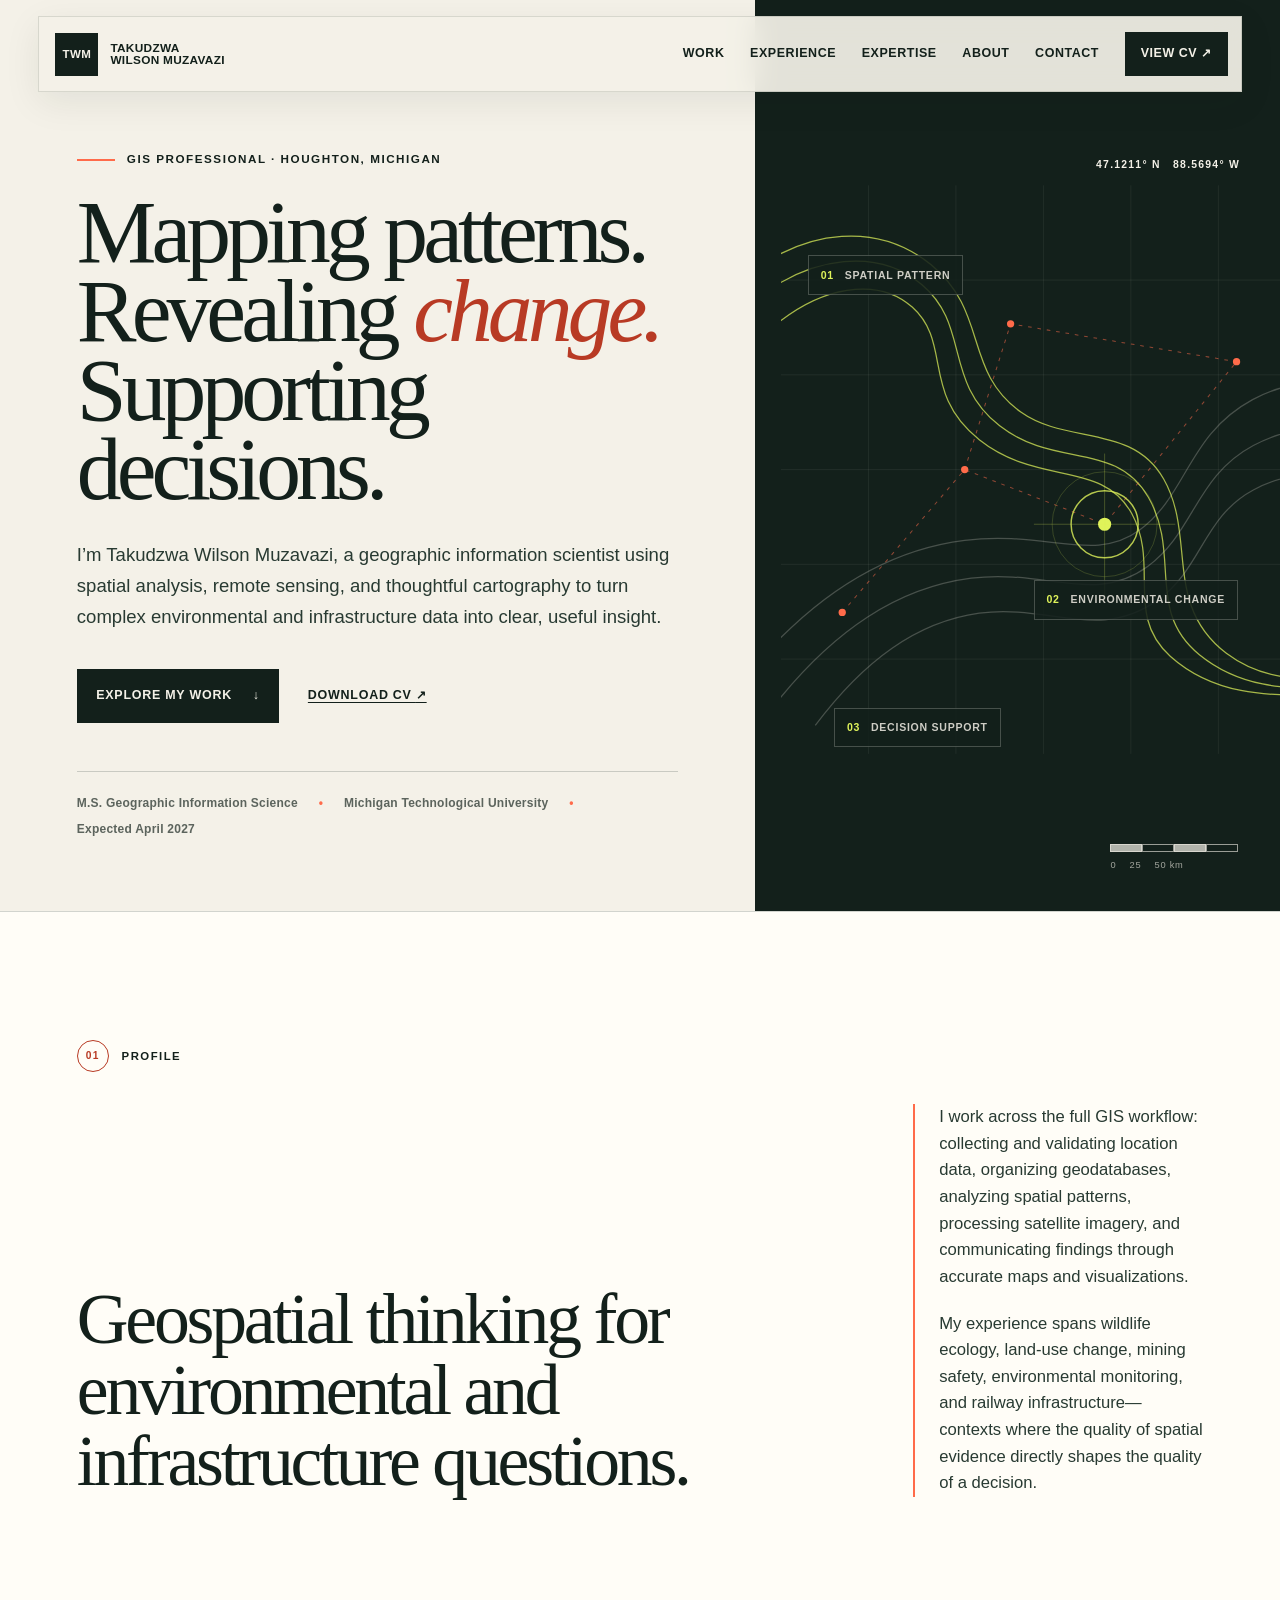
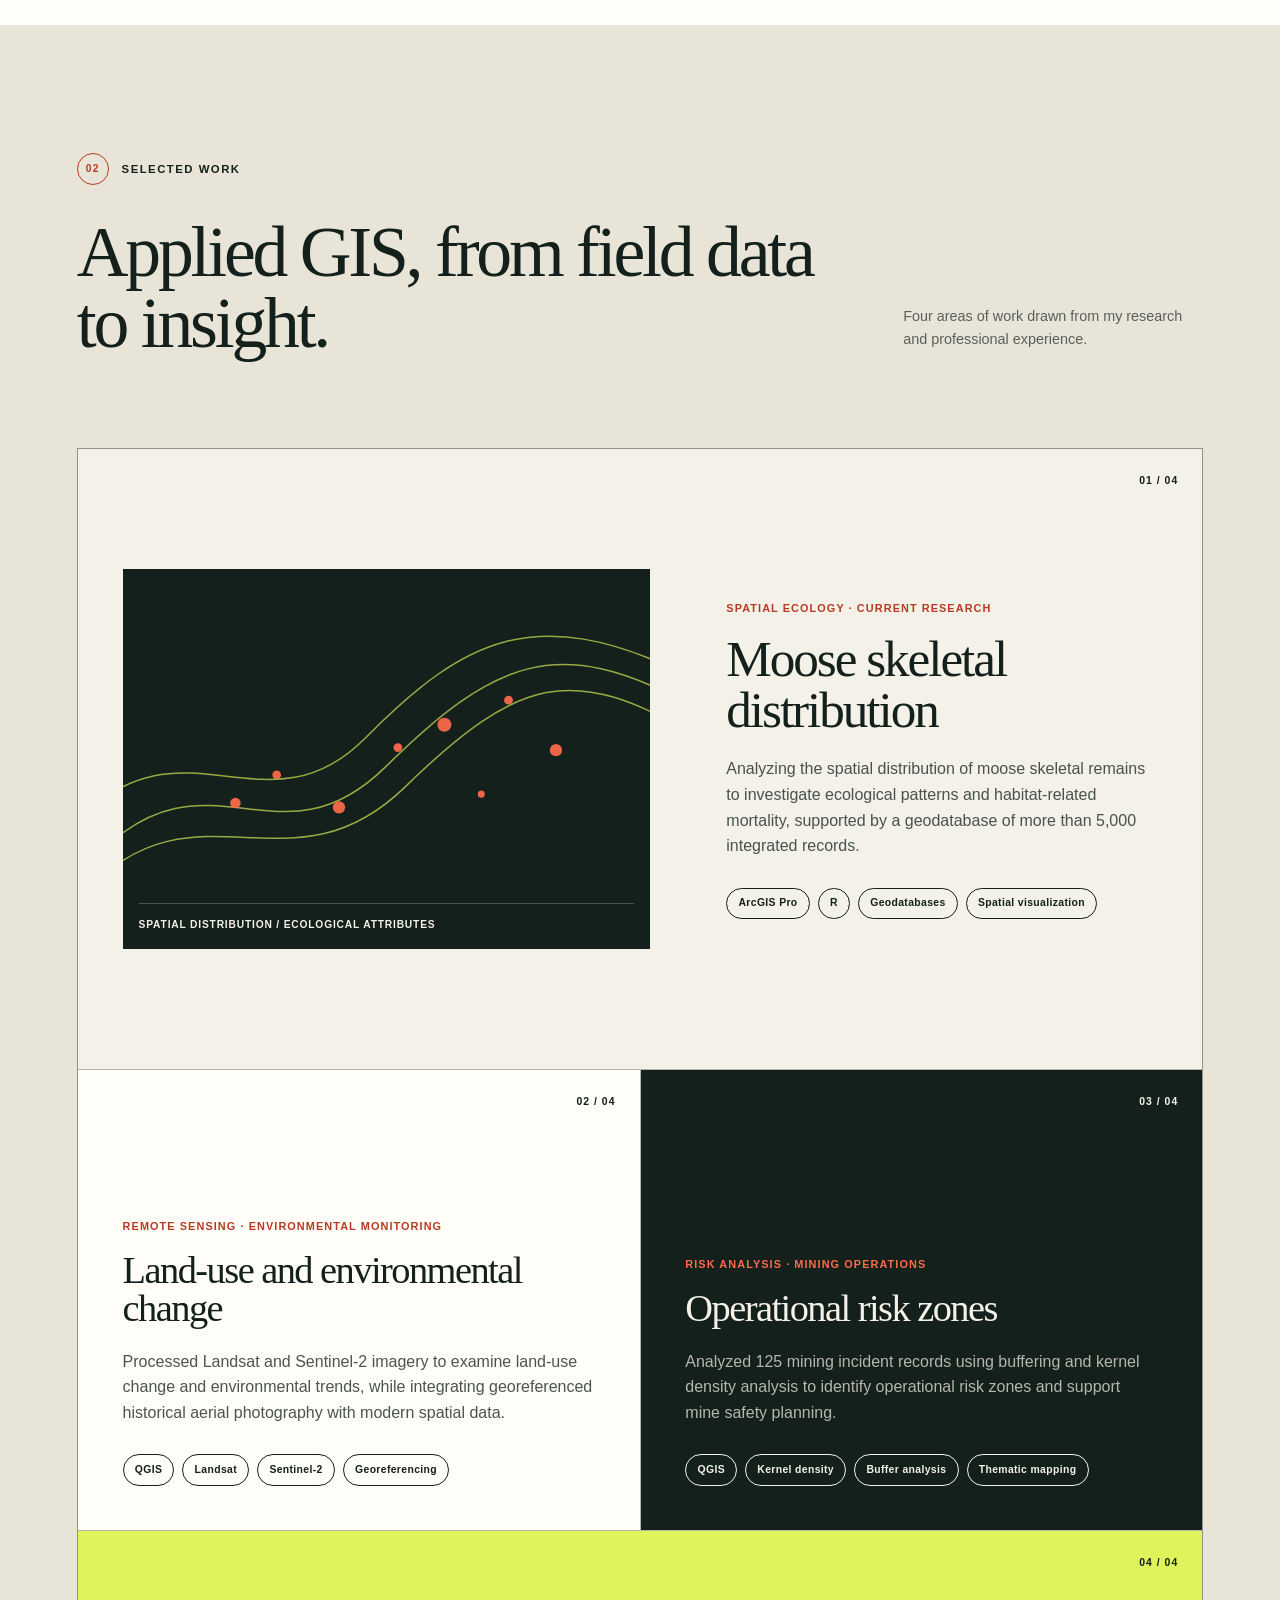
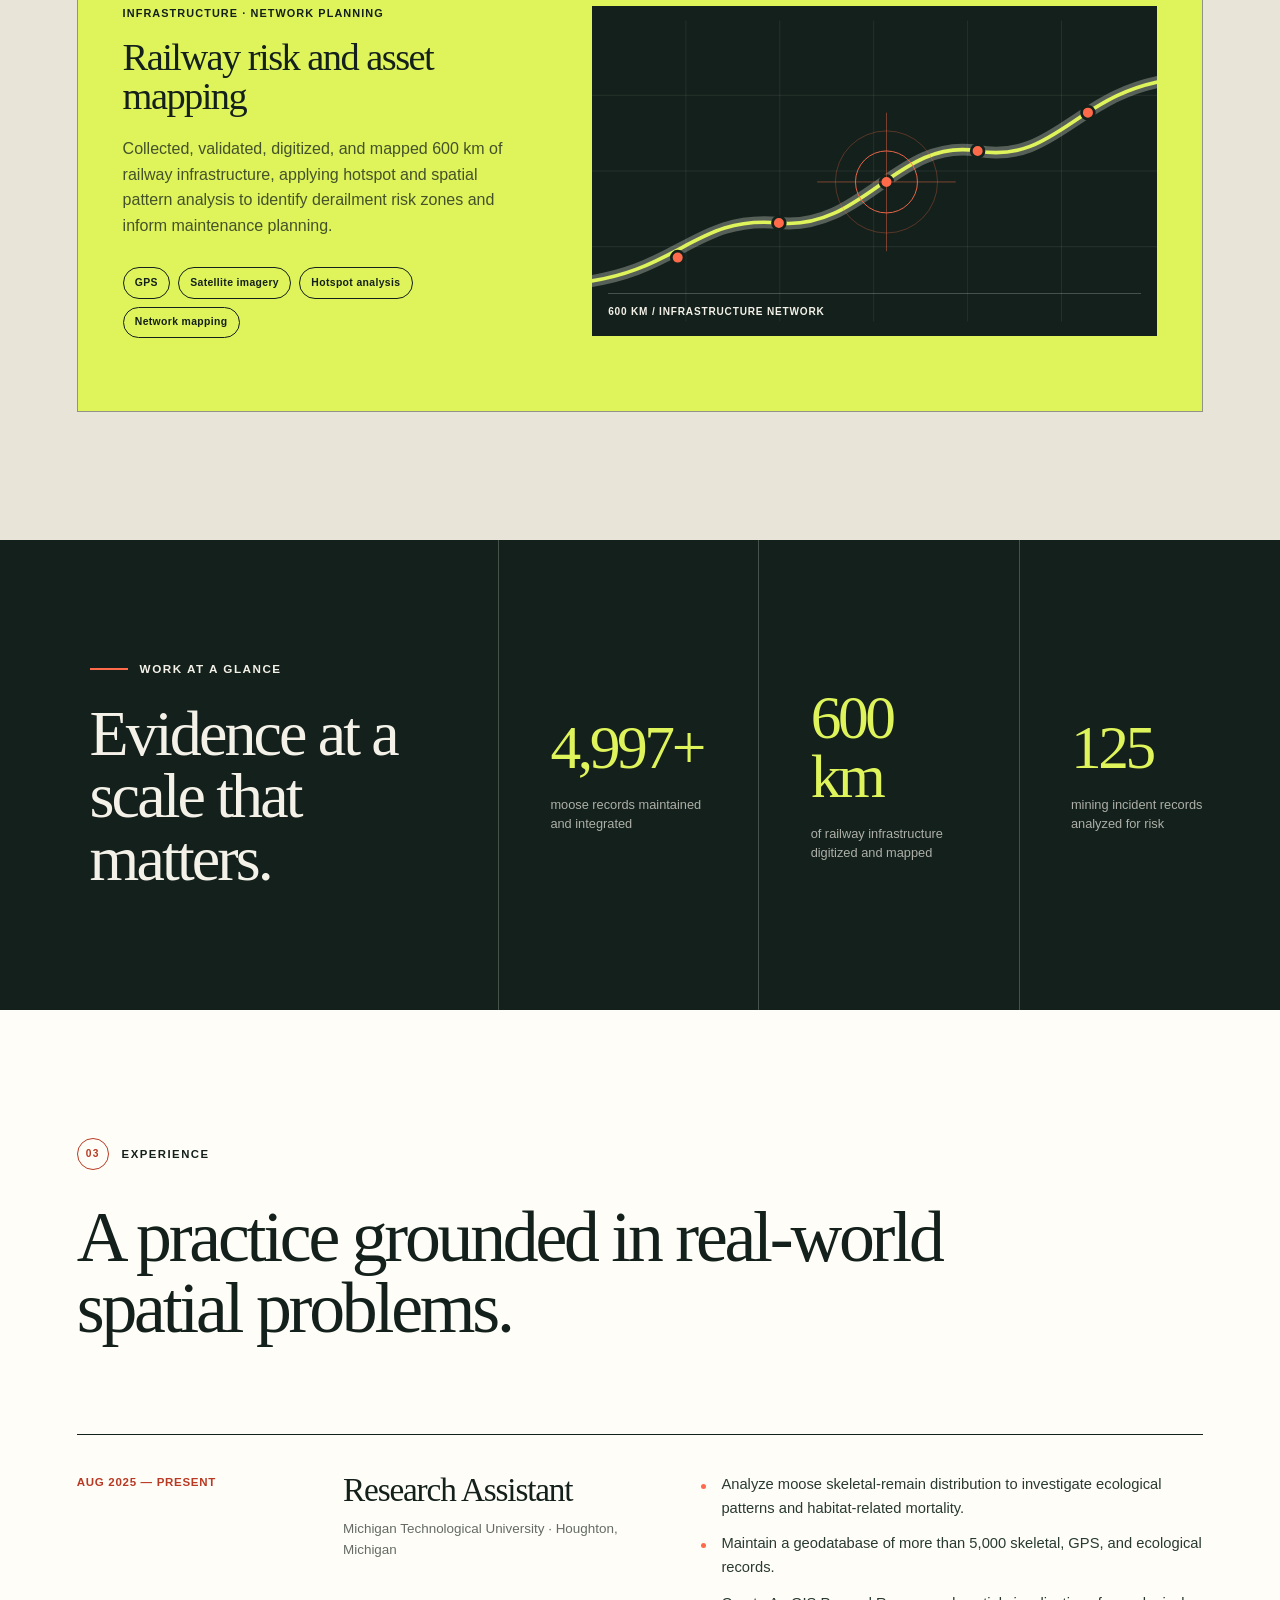
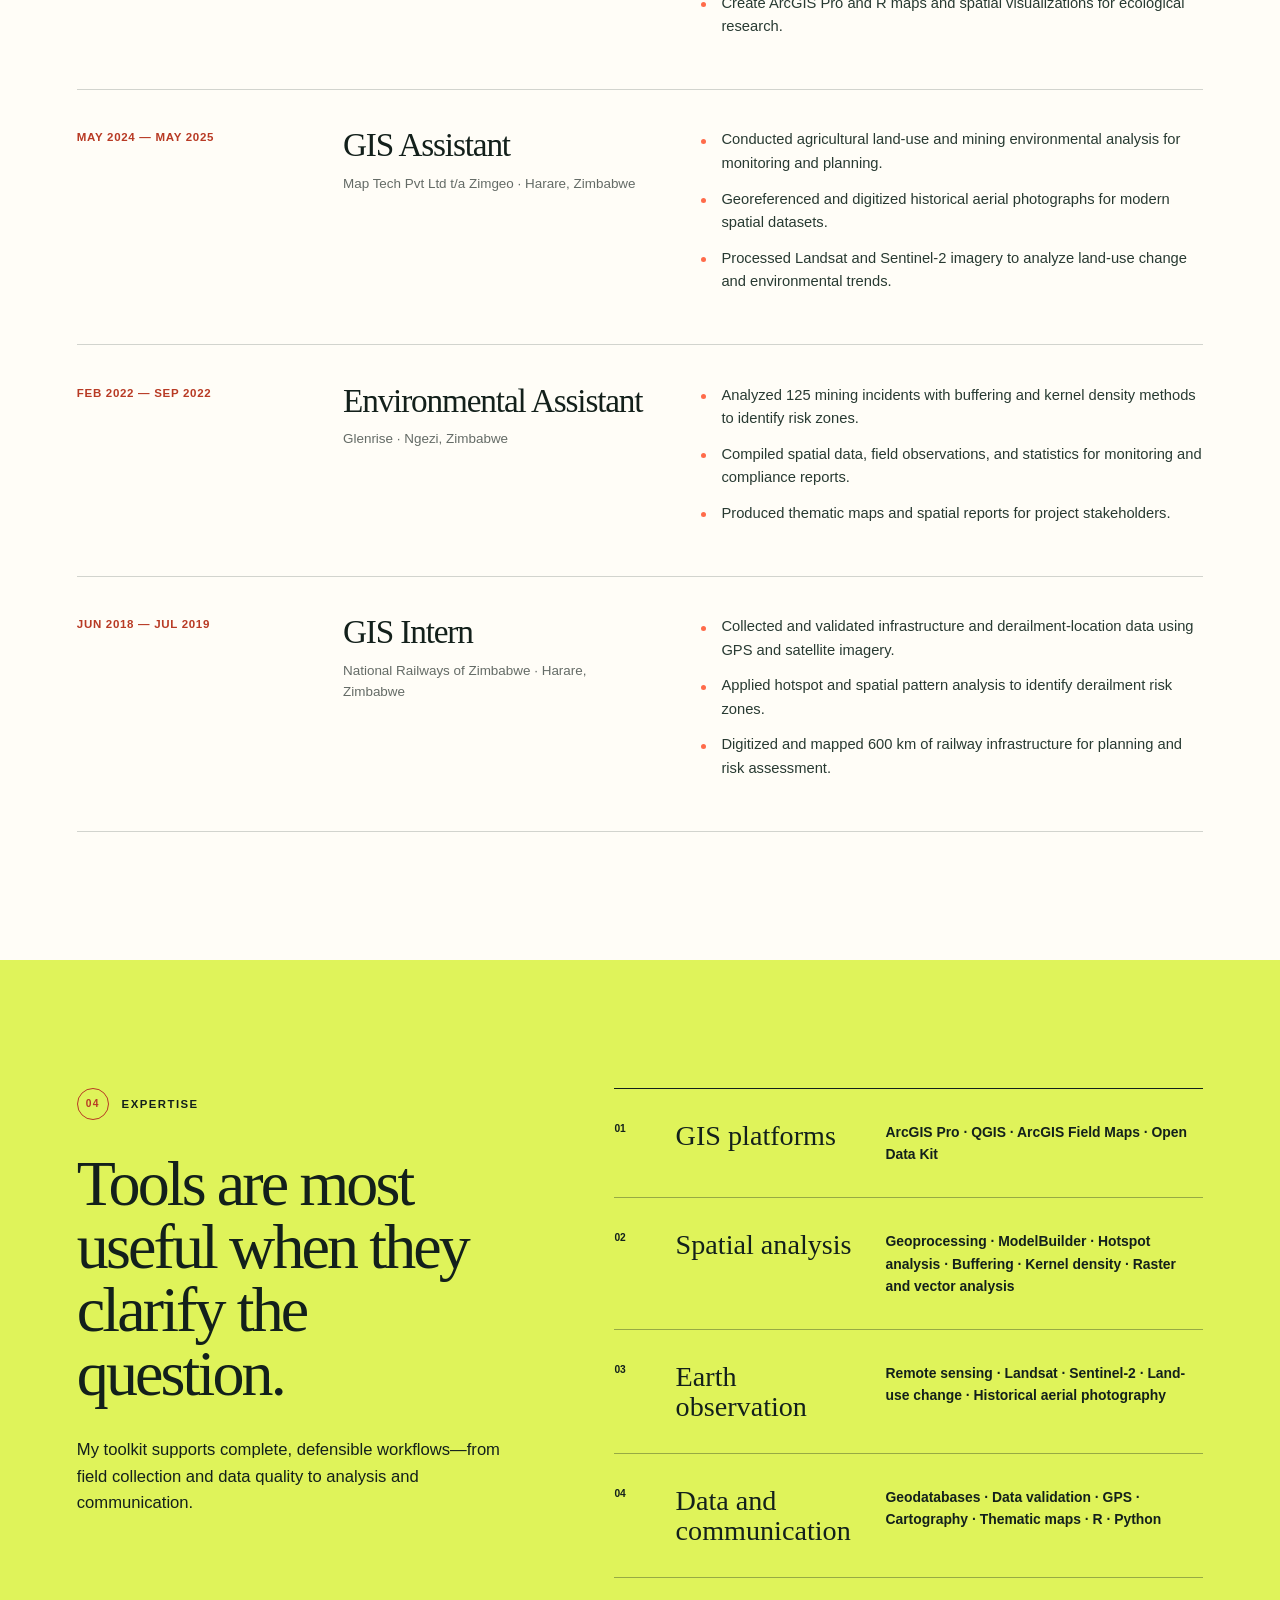
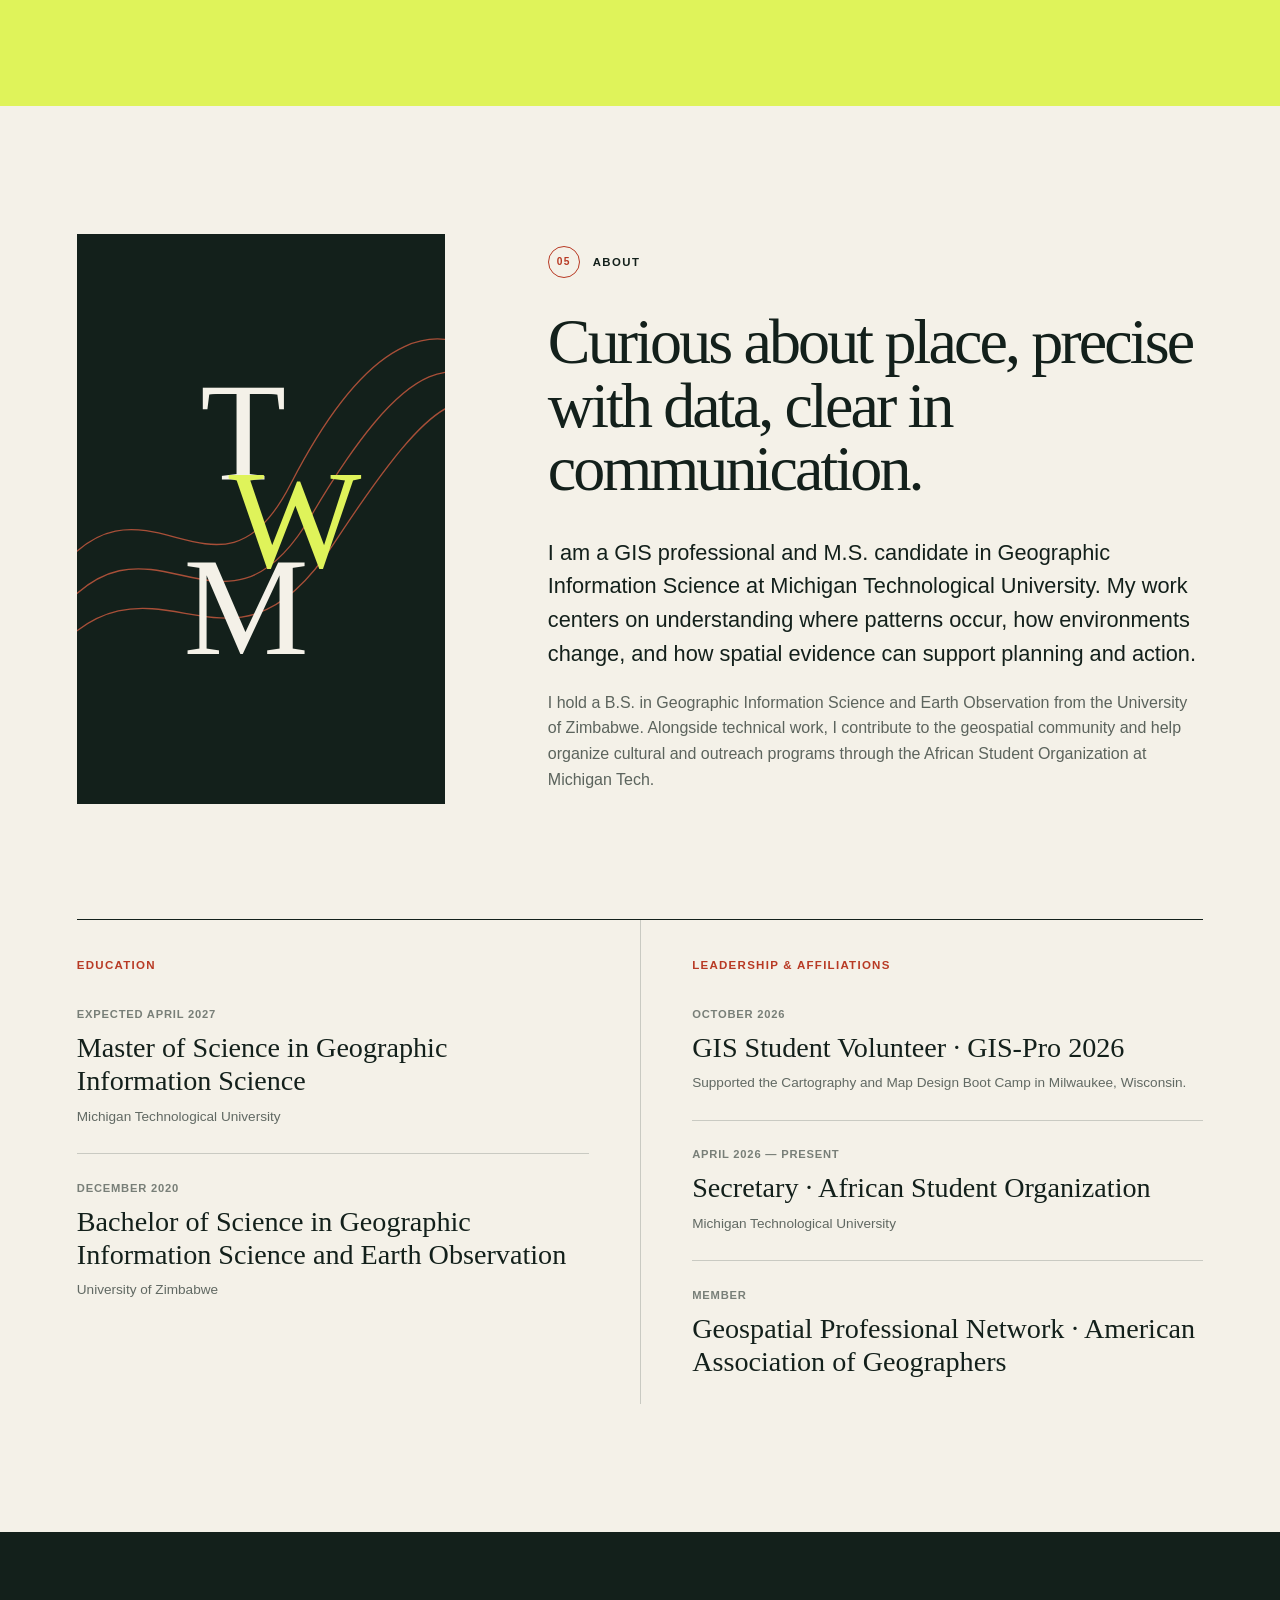
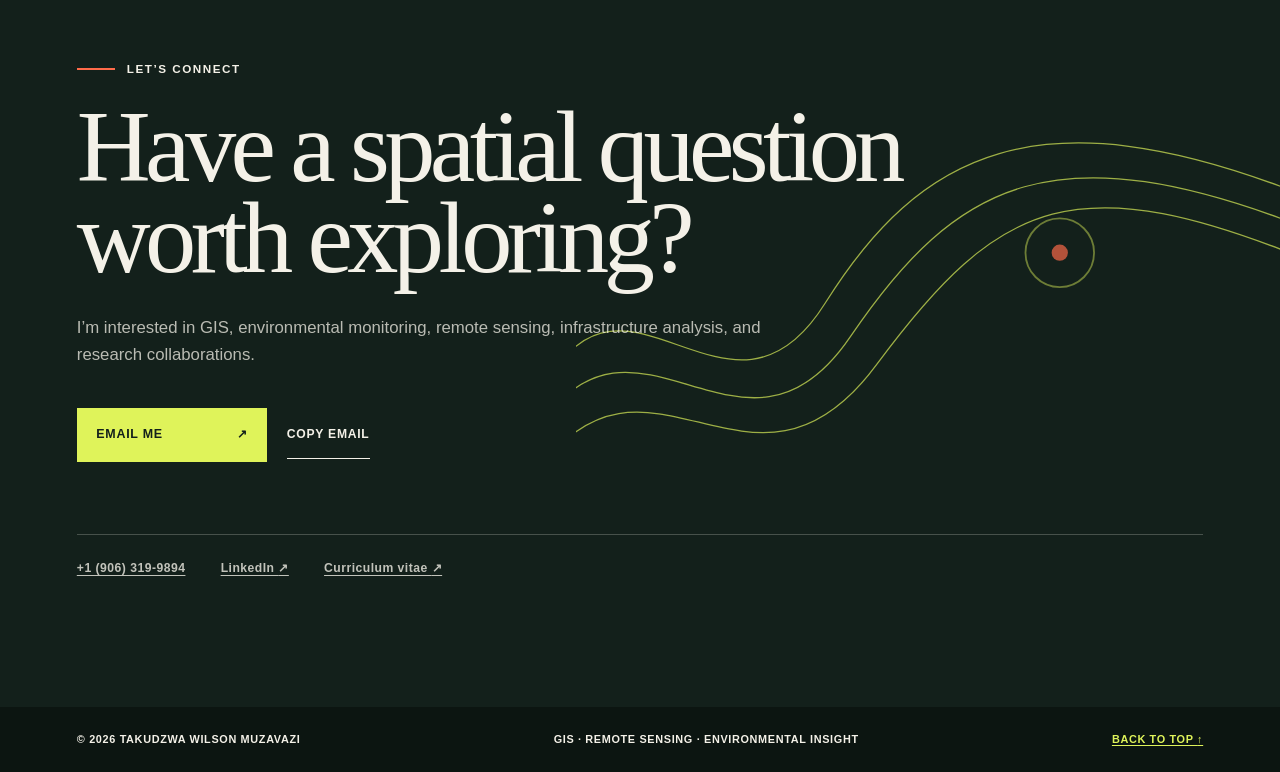
==== commit b2282e8b: "updates" ====
--- a/index.html
+++ b/index.html
@@ -8,7 +8,7 @@
     <meta property="og:type" content="website">
     <meta property="og:title" content="Takudzwa Wilson Muzavazi | GIS Portfolio">
     <meta property="og:description" content="Spatial analysis, remote sensing, and environmental insight for research, infrastructure, and planning.">
-    <title>Takudzwa Wilson Muzavazi | GIS Portfolio</title>
+    <title>Takudzwa Wilson Muzavazi | Portfolio</title>
     <link rel="icon" href="assets/images/favicon.svg" type="image/svg+xml">
     <link rel="stylesheet" href="assets/css/styles.css">
     <script>document.documentElement.classList.add('js');</script>
